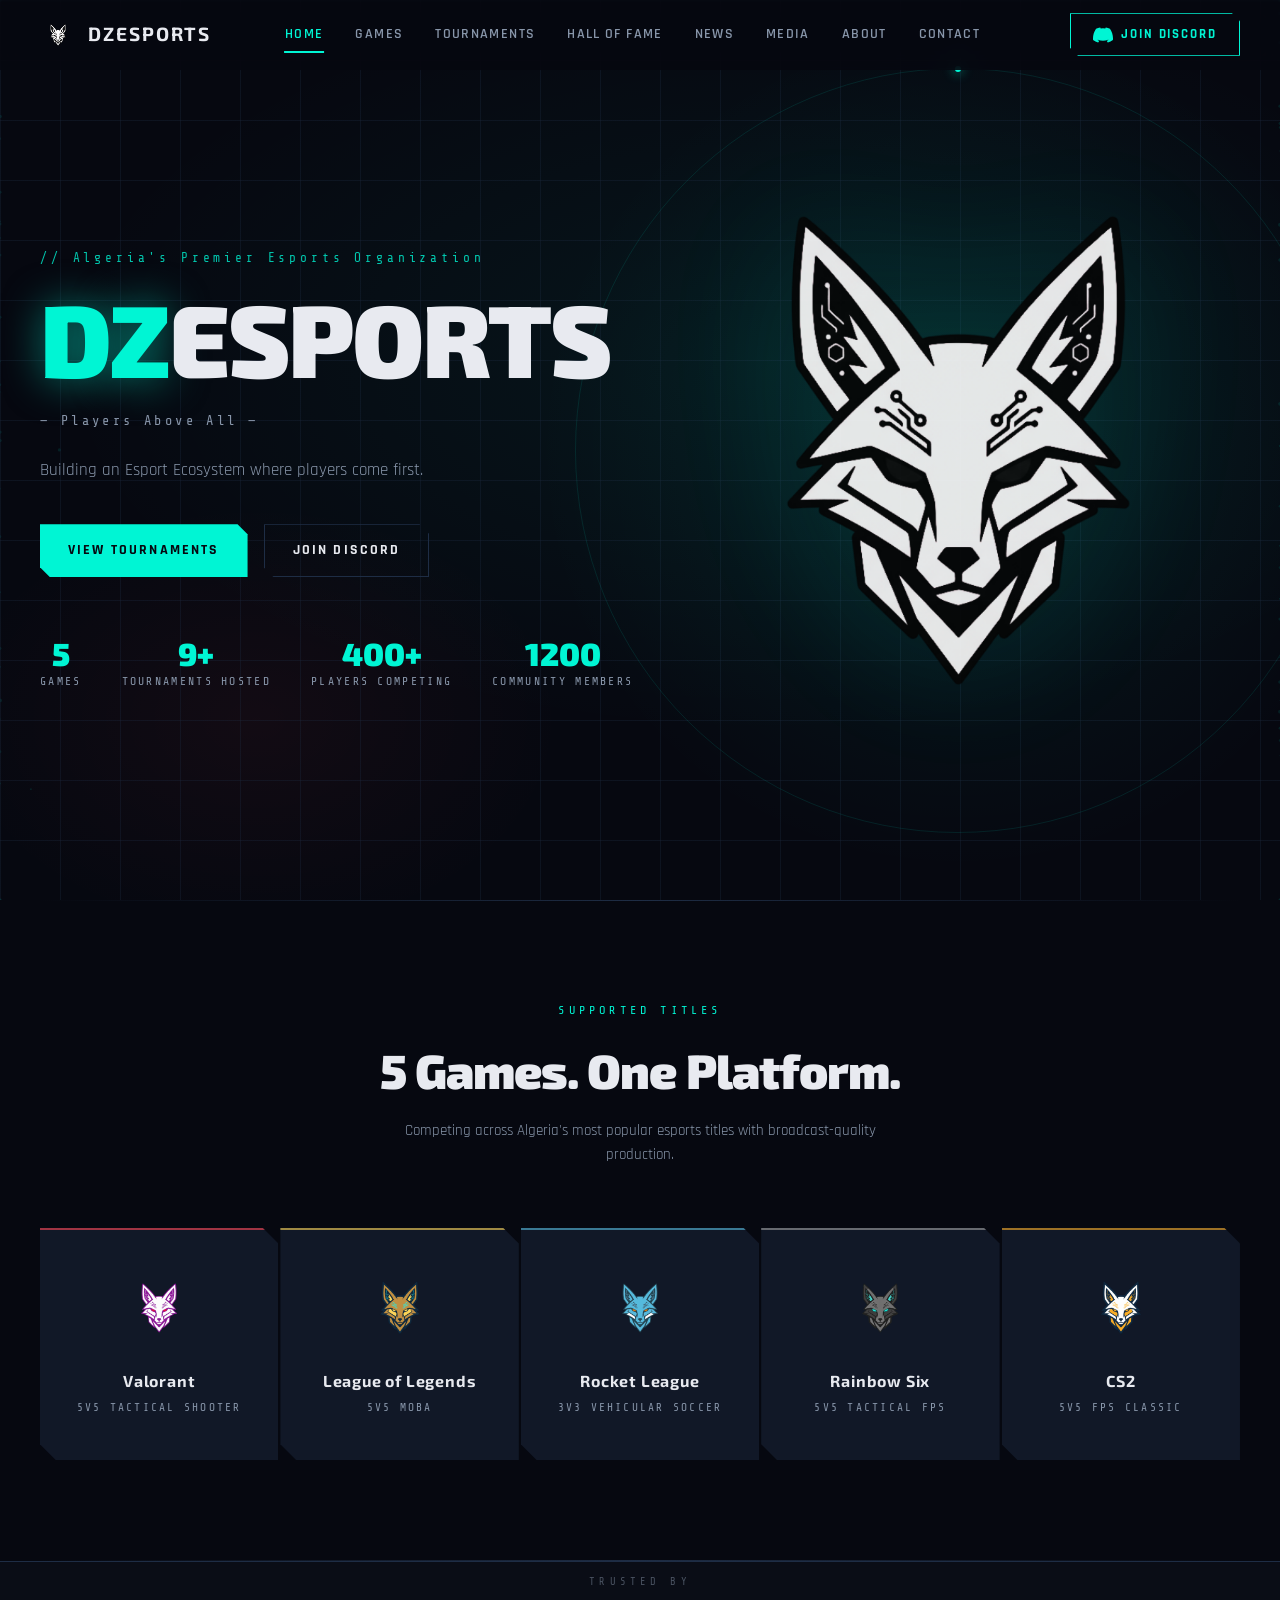
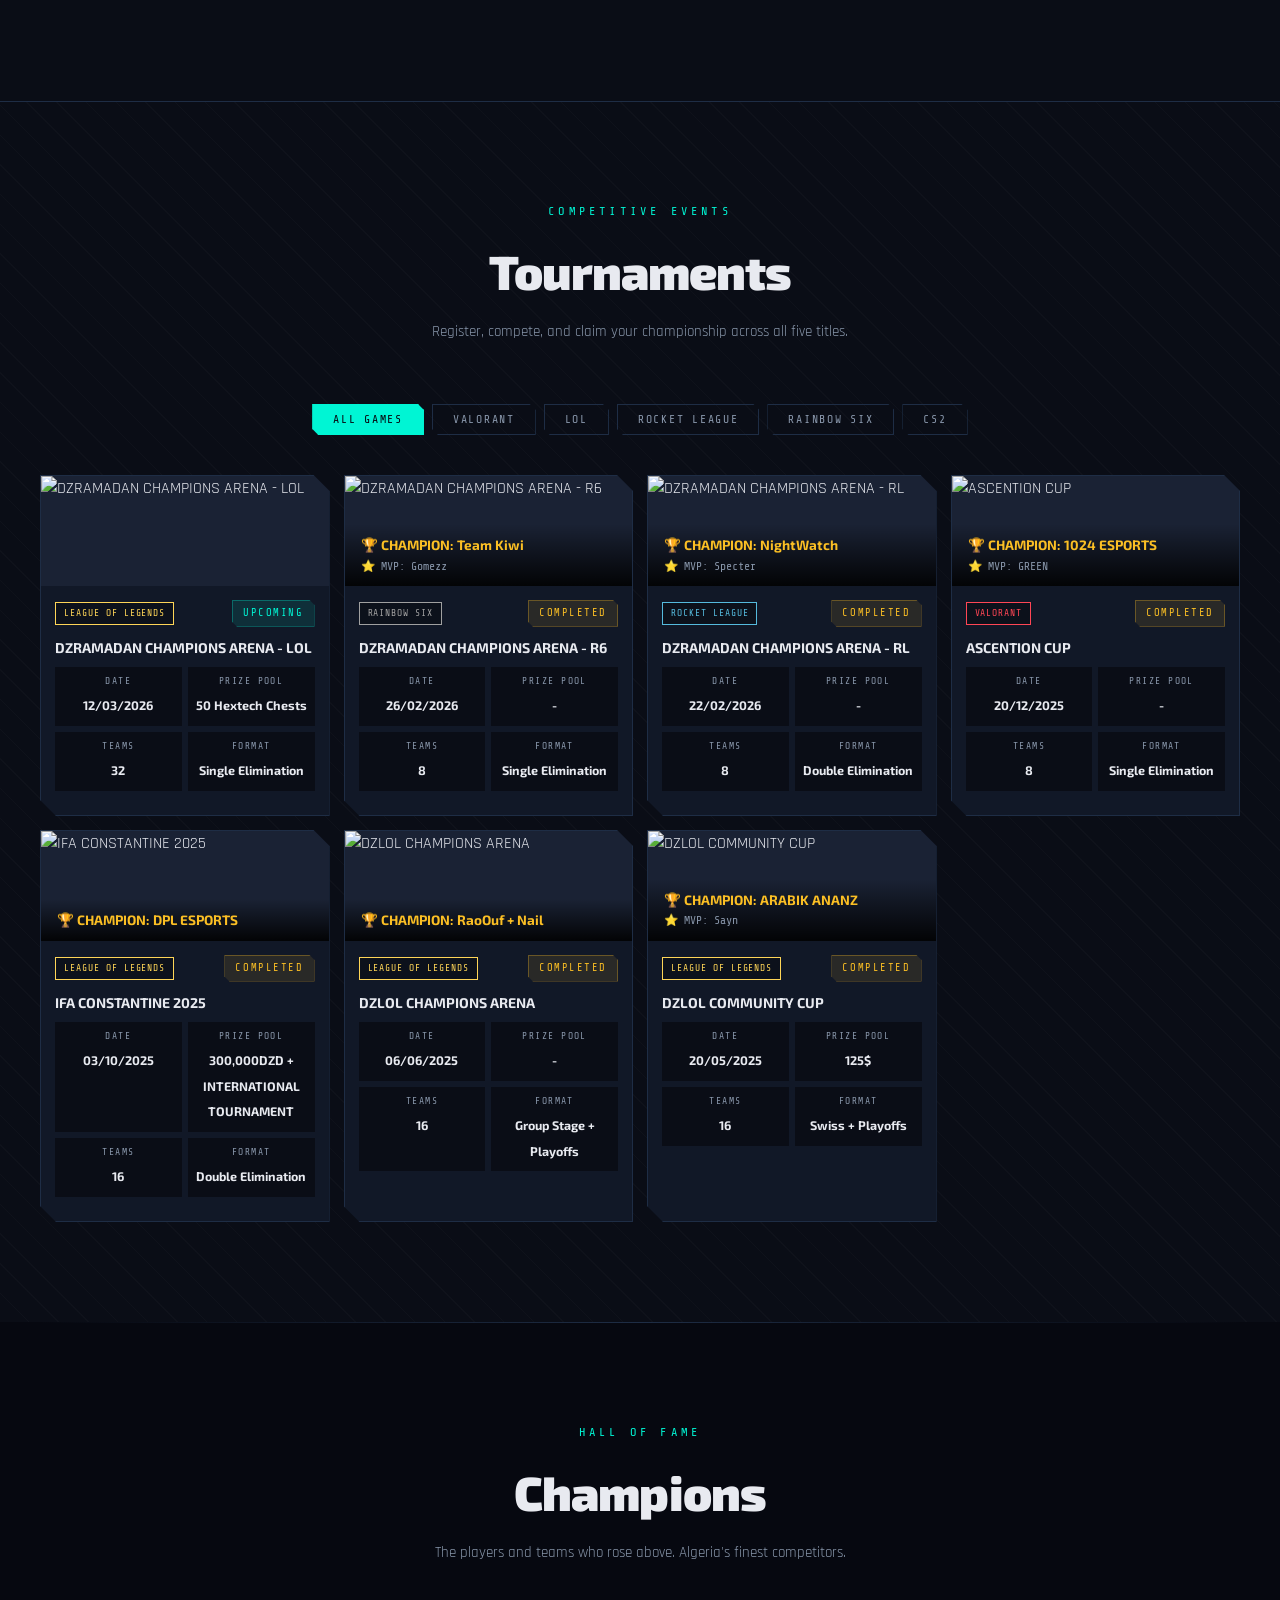
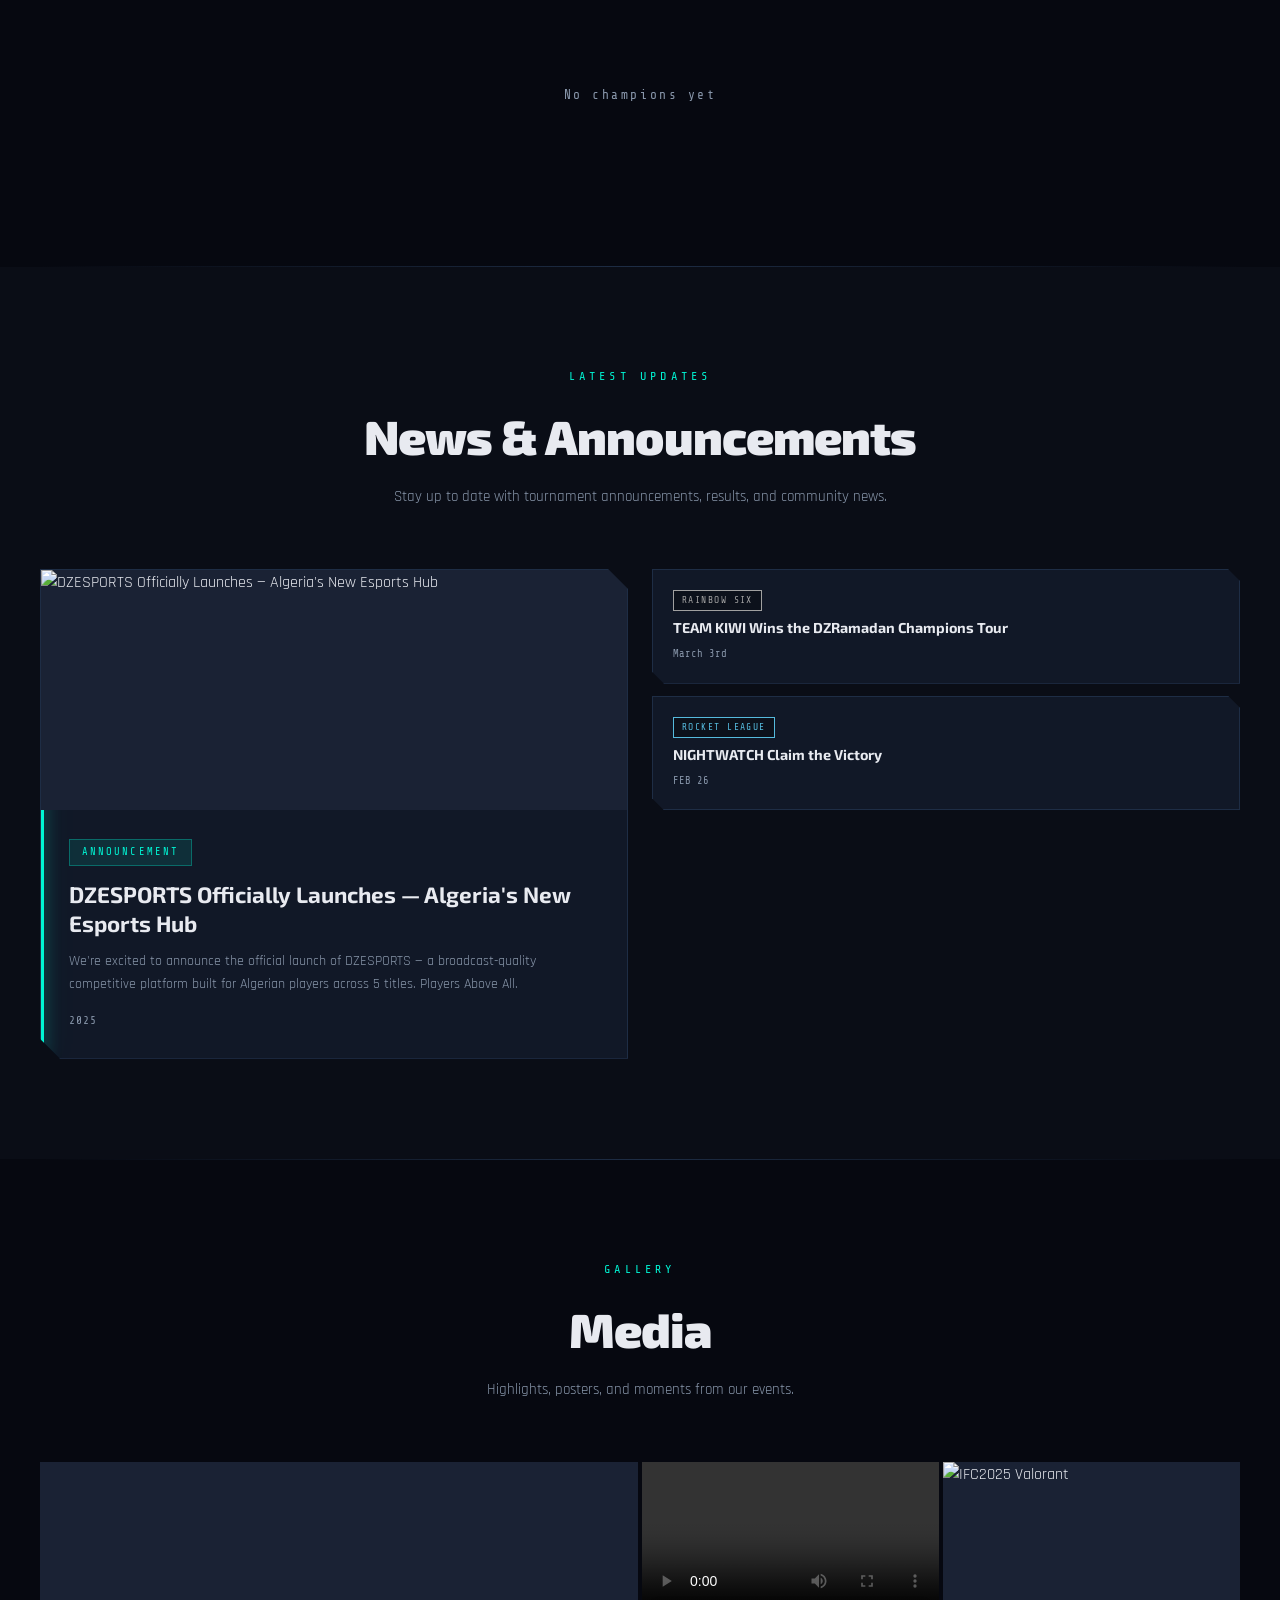
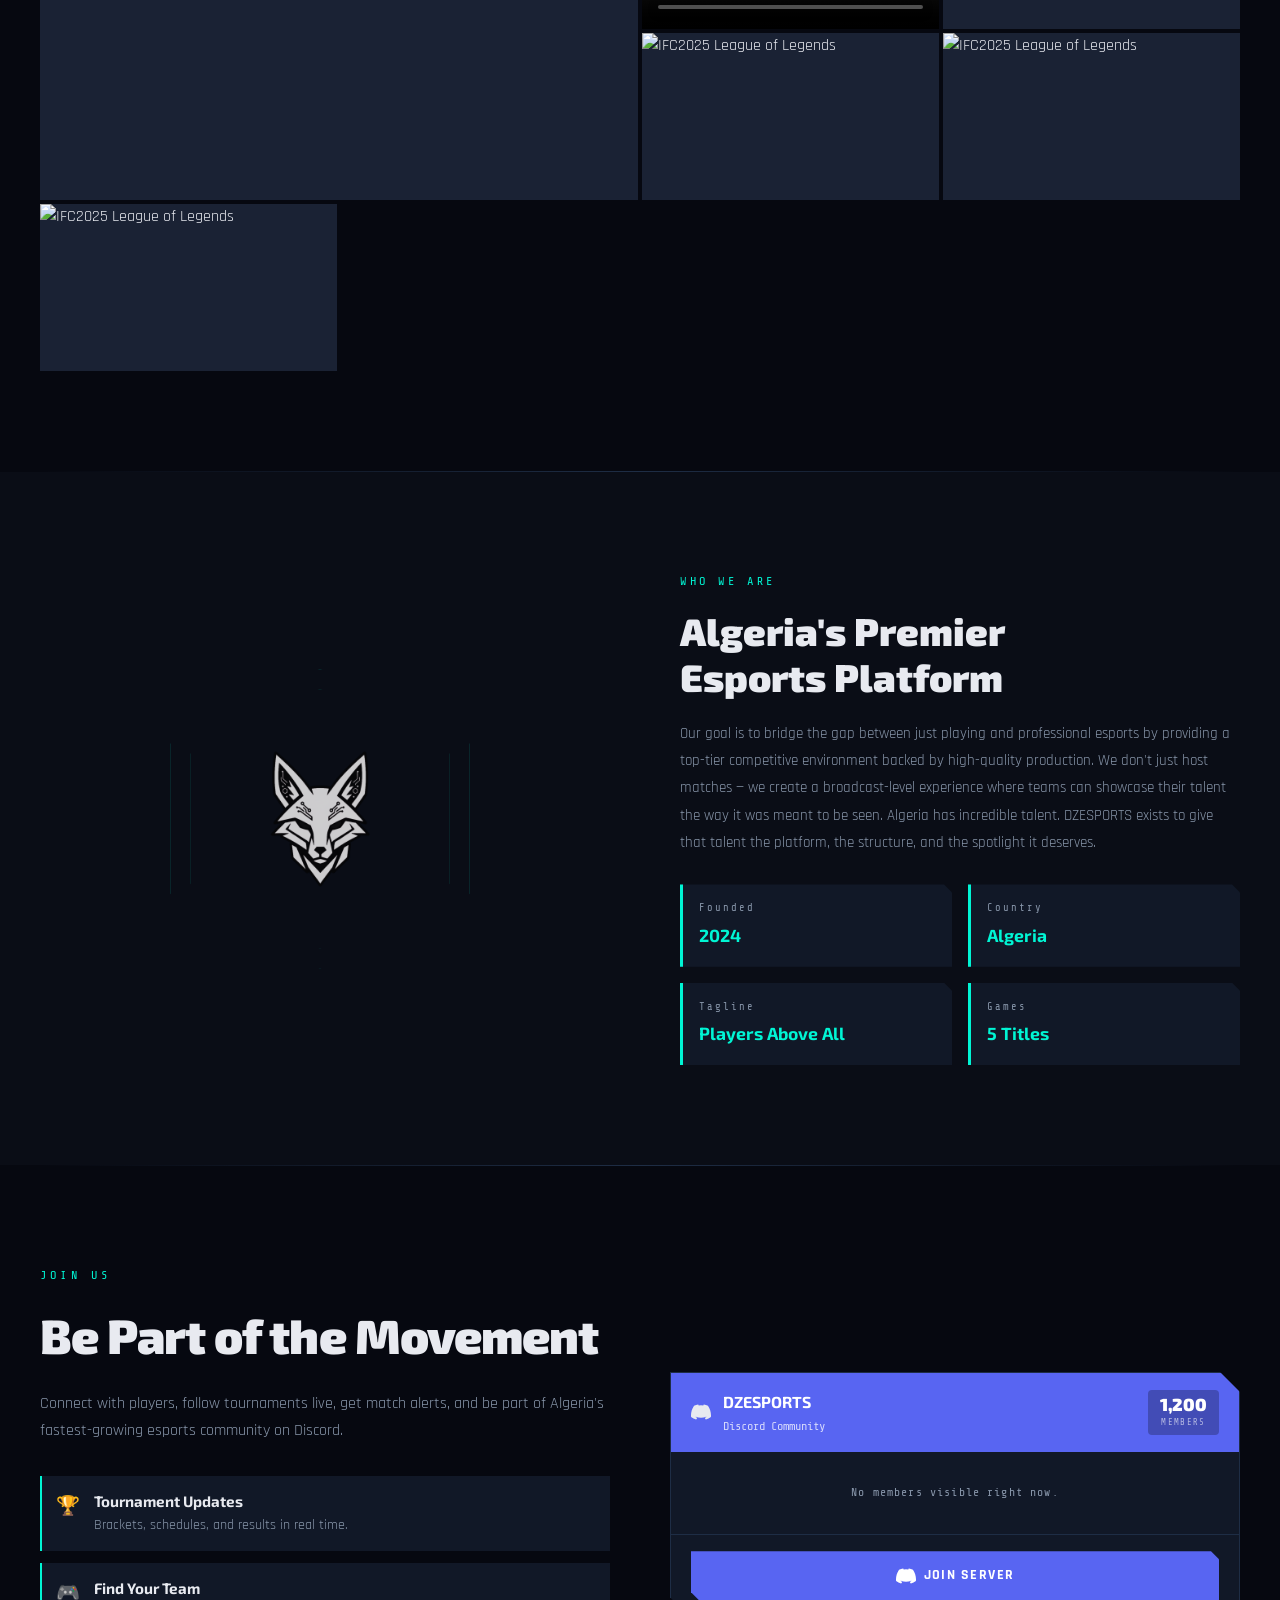
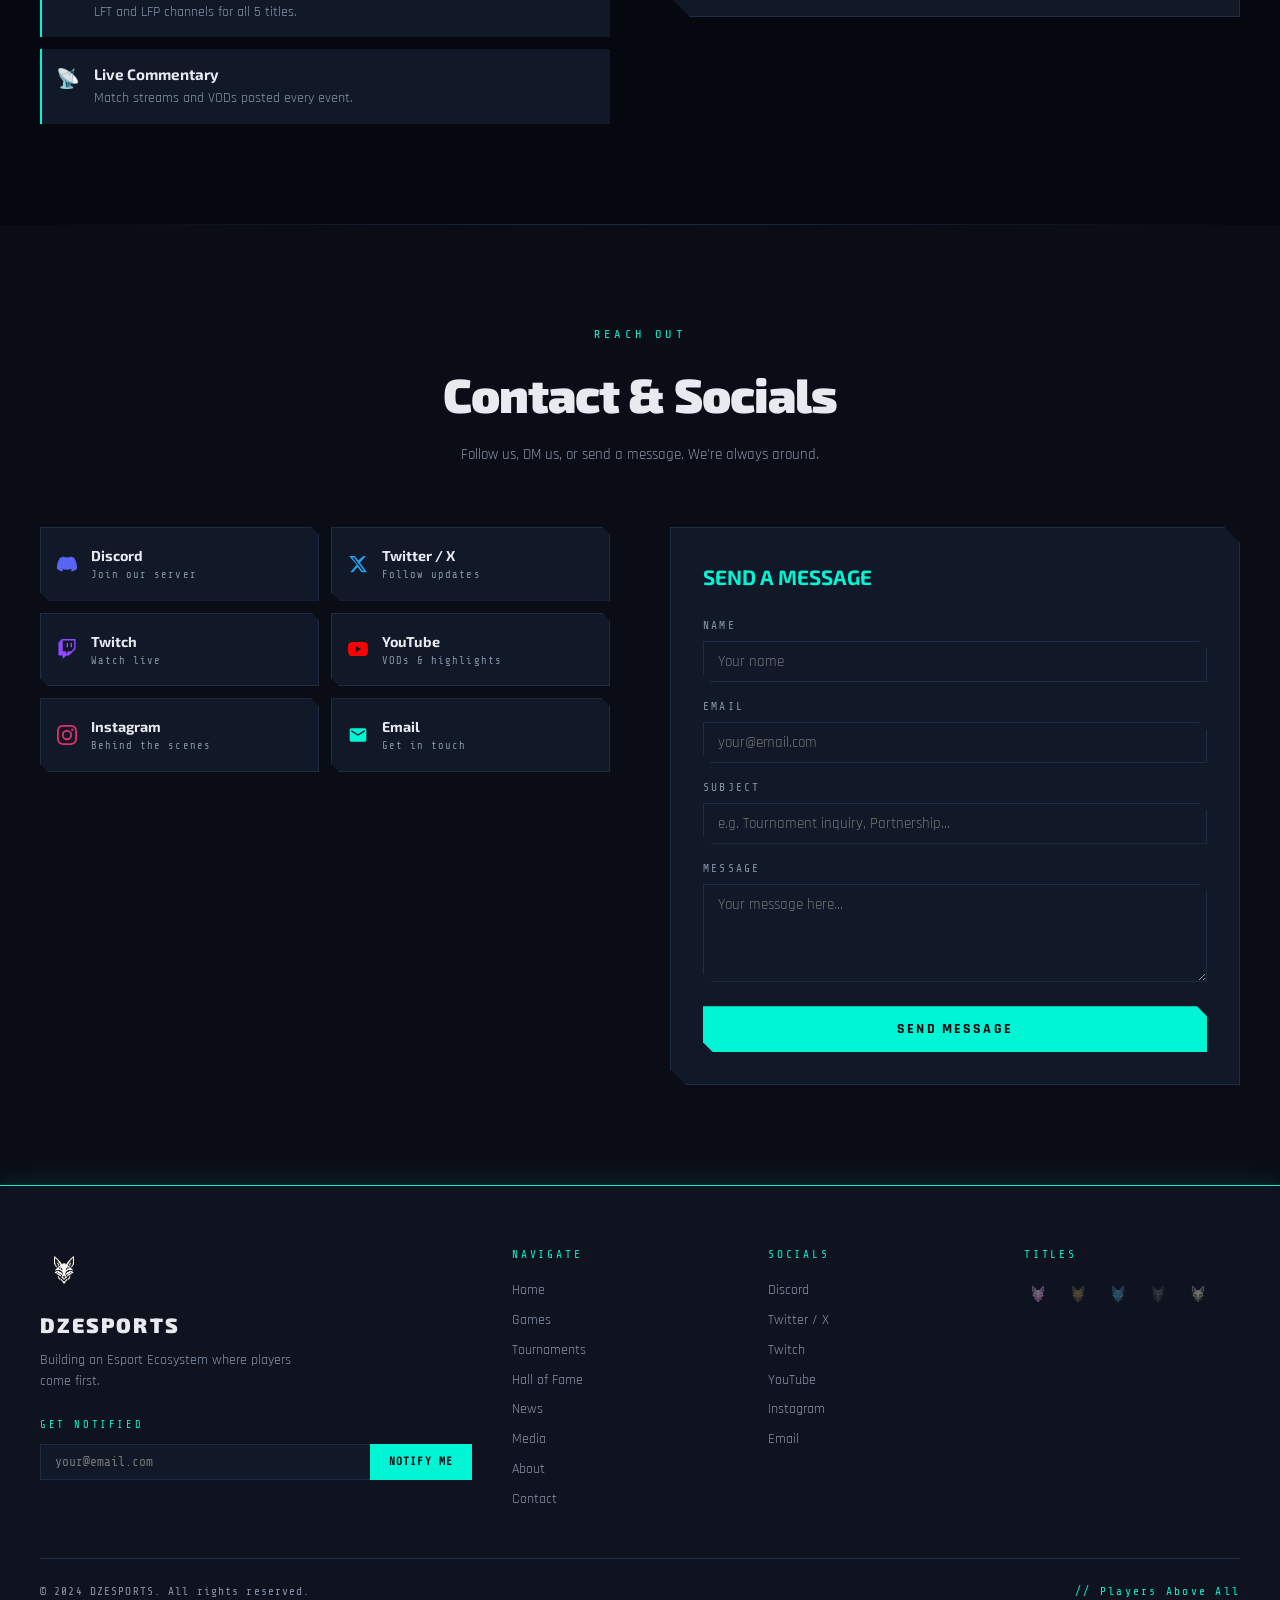
==== index.html @ 93780097 "Add files via upload" ====
<!DOCTYPE html>
<html lang="en">
<head>
  <meta charset="UTF-8">
  <meta name="viewport" content="width=device-width, initial-scale=1.0">
  <title>DZESPORTS — Players Above All</title>
  <meta name="description" content="Algeria's Premier Esports Organization — Building an Esport Ecosystem where players come first.">

  <!-- Open Graph / Twitter Card -->
  <meta property="og:type" content="website">
  <meta property="og:title" content="DZESPORTS — Players Above All">
  <meta property="og:description" content="Algeria's Premier Esports Organization — Building an Esport Ecosystem where players come first.">
  <meta property="og:image" content="">
  <meta property="og:url" content="">
  <meta name="twitter:card" content="summary_large_image">
  <meta name="twitter:title" content="DZESPORTS — Players Above All">
  <meta name="twitter:description" content="Algeria's Premier Esports Organization — Building an Esport Ecosystem where players come first.">
  <meta name="twitter:image" content="">

  <link rel="preconnect" href="https://fonts.googleapis.com">
  <link rel="preconnect" href="https://fonts.gstatic.com" crossorigin>
  <link href="https://fonts.googleapis.com/css2?family=Rajdhani:wght@400;500;600;700&family=Exo+2:wght@300;400;600;700;900&family=Share+Tech+Mono&display=swap" rel="stylesheet">
  <link rel="stylesheet" href="style.css">
</head>
<body>

  <!-- ── PAGE LOADER ── -->
  <div id="pageLoader">
    <div class="loader-brand">DZESPORTS</div>
    <div class="loader-bar-wrap"><div class="loader-bar"></div></div>
    <div class="loader-sub">LOADING</div>
  </div>

  <!-- ── BACK TO TOP ── -->
  <button id="backToTop" title="Back to top">↑</button>

  <!-- ── NAV ── -->
  <nav id="mainNav">
    <a href="#home" class="nav-logo">
      <img data-logo="main" alt="DZESPORTS Logo">
      <span id="navBrandName"></span>
    </a>
    <div class="nav-links">
      <a href="#home">Home</a>
      <a href="#games">Games</a>
      <a href="#tournaments">Tournaments</a>
      <a href="#champions">Hall of Fame</a>
      <a href="#news">News</a>
      <a href="#media">Media</a>
      <a href="#about">About</a>
      <a href="#contact">Contact</a>
    </div>
    <div class="nav-cta">
      <a href="#" data-social="discord">JOIN DISCORD</a>
    </div>
    <button class="hamburger" id="hamburger" aria-label="Menu">
      <span></span><span></span><span></span>
    </button>
  </nav>

  <!-- ── HERO ── -->
  <section id="home">
    <canvas id="heroParticles"></canvas>
    <div class="hero-bg"></div>
    <div class="hero-grid-lines"></div>
    <div class="hero-scanline"></div>
    <div class="hero-content">
      <div class="hero-eyebrow" id="heroEyebrow"></div>
      <h1 class="hero-title" id="heroTitle"></h1>
      <div class="hero-tagline" id="heroTagline"></div>
      <p class="hero-desc" id="heroDesc"></p>
      <div class="hero-ctas">
        <a href="#tournaments" class="btn-primary">VIEW TOURNAMENTS</a>
        <a href="#" data-social="discord" class="btn-secondary">JOIN DISCORD</a>
      </div>
      <div class="hero-stats" id="heroStats"></div>
    </div>
    <div class="hero-visual">
      <div class="hero-logo-wrap">
        <img data-logo="main" class="hero-logo-img" alt="DZESPORTS">
        <div class="hero-logo-ring"></div>
        <div class="hero-logo-glow"></div>
      </div>
    </div>
  </section>

  <div class="section-divider"></div>

  <!-- ── GAMES ── -->
  <section id="games">
    <div class="section-header reveal">
      <span class="section-tag">SUPPORTED TITLES</span>
      <h2 class="section-title">5 Games. One Platform.</h2>
      <p class="section-sub">Competing across Algeria's most popular esports titles with broadcast-quality production.</p>
    </div>
    <div class="games-grid">
      <div class="game-card reveal" data-game="valorant" style="--game-color:var(--val)">
        <div class="game-card-accent"></div>
        <img data-logo="valorant" class="game-card-logo" alt="Valorant">
        <div class="game-card-name">Valorant</div>
        <div class="game-card-genre">5v5 Tactical Shooter</div>
      </div>
      <div class="game-card reveal" data-game="lol" style="--game-color:var(--lol)">
        <div class="game-card-accent"></div>
        <img data-logo="lol" class="game-card-logo" alt="League of Legends">
        <div class="game-card-name">League of Legends</div>
        <div class="game-card-genre">5v5 MOBA</div>
      </div>
      <div class="game-card reveal" data-game="rocketleague" style="--game-color:var(--rl)">
        <div class="game-card-accent"></div>
        <img data-logo="rocketleague" class="game-card-logo" alt="Rocket League">
        <div class="game-card-name">Rocket League</div>
        <div class="game-card-genre">3v3 Vehicular Soccer</div>
      </div>
      <div class="game-card reveal" data-game="r6" style="--game-color:var(--r6)">
        <div class="game-card-accent"></div>
        <img data-logo="r6" class="game-card-logo" alt="Rainbow Six Siege">
        <div class="game-card-name">Rainbow Six</div>
        <div class="game-card-genre">5v5 Tactical FPS</div>
      </div>
      <div class="game-card reveal" data-game="cs2" style="--game-color:var(--cs)">
        <div class="game-card-accent"></div>
        <img data-logo="cs2" class="game-card-logo" alt="CS2">
        <div class="game-card-name">CS2</div>
        <div class="game-card-genre">5v5 FPS Classic</div>
      </div>
    </div>
  </section>

  <div class="section-divider"></div>

  <!-- ── PARTNERS ── -->
  <section id="partners">
    <div id="partnersContainer"></div>
  </section>

  <!-- ── TOURNAMENTS ── -->
  <section id="tournaments">
    <div class="section-header reveal">
      <span class="section-tag">COMPETITIVE EVENTS</span>
      <h2 class="section-title">Tournaments</h2>
      <p class="section-sub">Register, compete, and claim your championship across all five titles.</p>
    </div>
    <div class="tour-filter">
      <button class="filter-btn active" data-filter="all">All Games</button>
      <button class="filter-btn" data-filter="valorant">Valorant</button>
      <button class="filter-btn" data-filter="lol">LoL</button>
      <button class="filter-btn" data-filter="rocketleague">Rocket League</button>
      <button class="filter-btn" data-filter="r6">Rainbow Six</button>
      <button class="filter-btn" data-filter="cs2">CS2</button>
    </div>
    <div id="tourGrid"></div>
  </section>

  <div class="section-divider"></div>

  <!-- ── CHAMPIONS ── -->
  <section id="champions">
    <div class="section-header reveal">
      <span class="section-tag">HALL OF FAME</span>
      <h2 class="section-title">Champions</h2>
      <p class="section-sub">The players and teams who rose above. Algeria's finest competitors.</p>
    </div>
    <div id="championsGrid"></div>
  </section>

  <div class="section-divider"></div>

  <!-- ── NEWS ── -->
  <section id="news">
    <div class="section-header reveal">
      <span class="section-tag">LATEST UPDATES</span>
      <h2 class="section-title">News &amp; Announcements</h2>
      <p class="section-sub">Stay up to date with tournament announcements, results, and community news.</p>
    </div>
    <div id="newsGrid"></div>
  </section>

  <div class="section-divider"></div>

  <!-- ── MEDIA ── -->
  <section id="media">
    <div class="section-header reveal">
      <span class="section-tag">GALLERY</span>
      <h2 class="section-title">Media</h2>
      <p class="section-sub">Highlights, posters, and moments from our events.</p>
    </div>
    <div id="mediaGrid"></div>
  </section>

  <div class="section-divider"></div>

  <!-- ── ABOUT ── -->
  <section id="about">
    <div class="about-grid">
      <div class="about-visual reveal">
        <div class="about-logo-wrap">
          <div class="about-hex"></div>
          <div class="about-hex2"></div>
          <img data-logo="main" alt="DZESPORTS">
        </div>
      </div>
      <div class="about-text-col reveal">
        <span class="about-tag">WHO WE ARE</span>
        <h2 class="about-title">Algeria's Premier<br>Esports Platform</h2>
        <p class="about-text" id="aboutText"></p>
        <div class="about-facts">
          <div class="about-fact">
            <span class="about-fact-label">Founded</span>
            <span class="about-fact-value" id="aboutFounded"></span>
          </div>
          <div class="about-fact">
            <span class="about-fact-label">Country</span>
            <span class="about-fact-value" id="aboutCountry"></span>
          </div>
          <div class="about-fact">
            <span class="about-fact-label">Tagline</span>
            <span class="about-fact-value" id="aboutTagline"></span>
          </div>
          <div class="about-fact">
            <span class="about-fact-label">Games</span>
            <span class="about-fact-value">5 Titles</span>
          </div>
        </div>
      </div>
    </div>
  </section>

  <div class="section-divider"></div>

  <!-- ── COMMUNITY ── -->
  <section id="community">
    <div class="community-grid">
      <div class="community-text reveal">
        <span class="section-tag">JOIN US</span>
        <h2 class="section-title">Be Part of the Movement</h2>
        <p class="community-desc">Connect with players, follow tournaments live, get match alerts, and be part of Algeria's fastest-growing esports community on Discord.</p>
        <div class="community-perks">
          <div class="perk-item">
            <span class="perk-icon">🏆</span>
            <div class="perk-text"><strong>Tournament Updates</strong>Brackets, schedules, and results in real time.</div>
          </div>
          <div class="perk-item">
            <span class="perk-icon">🎮</span>
            <div class="perk-text"><strong>Find Your Team</strong>LFT and LFP channels for all 5 titles.</div>
          </div>
          <div class="perk-item">
            <span class="perk-icon">📡</span>
            <div class="perk-text"><strong>Live Commentary</strong>Match streams and VODs posted every event.</div>
          </div>
        </div>
      </div>
      <div id="discordWidgetContainer" class="reveal"></div>
    </div>
  </section>

  <div class="section-divider"></div>

  <!-- ── CONTACT ── -->
  <section id="contact">
    <div class="section-header reveal">
      <span class="section-tag">REACH OUT</span>
      <h2 class="section-title">Contact &amp; Socials</h2>
      <p class="section-sub">Follow us, DM us, or send a message. We're always around.</p>
    </div>
    <div class="contact-grid">
      <div>
        <div class="social-cards" id="socialCards">
          <a href="#" data-social="discord" class="social-card" style="--social-color:#5865f2">
            <span class="social-icon"></span>
            <div><div class="social-card-name">Discord</div><div class="social-card-label">Join our server</div></div>
          </a>
          <a href="#" data-social="twitter" class="social-card" style="--social-color:#1da1f2">
            <span class="social-icon"></span>
            <div><div class="social-card-name">Twitter / X</div><div class="social-card-label">Follow updates</div></div>
          </a>
          <a href="#" data-social="twitch" class="social-card" style="--social-color:#9147ff">
            <span class="social-icon"></span>
            <div><div class="social-card-name">Twitch</div><div class="social-card-label">Watch live</div></div>
          </a>
          <a href="#" data-social="youtube" class="social-card" style="--social-color:#ff0000">
            <span class="social-icon"></span>
            <div><div class="social-card-name">YouTube</div><div class="social-card-label">VODs & highlights</div></div>
          </a>
          <a href="#" data-social="instagram" class="social-card" style="--social-color:#e1306c">
            <span class="social-icon"></span>
            <div><div class="social-card-name">Instagram</div><div class="social-card-label">Behind the scenes</div></div>
          </a>
          <a href="#" data-social="email" class="social-card" style="--social-color:#00f5d4">
            <span class="social-icon"></span>
            <div><div class="social-card-name">Email</div><div class="social-card-label">Get in touch</div></div>
          </a>
        </div>
      </div>
      <div class="contact-form reveal">
        <div class="contact-form-title">SEND A MESSAGE</div>
        <form id="contactForm" novalidate>
          <div class="form-group">
            <label class="form-label">Name</label>
            <input type="text" name="name" class="form-input" placeholder="Your name" required>
          </div>
          <div class="form-group">
            <label class="form-label">Email</label>
            <input type="email" name="email" class="form-input" placeholder="your@email.com" required>
          </div>
          <div class="form-group">
            <label class="form-label">Subject</label>
            <input type="text" name="subject" class="form-input" placeholder="e.g. Tournament inquiry, Partnership...">
          </div>
          <div class="form-group">
            <label class="form-label">Message</label>
            <textarea name="message" class="form-input" rows="4" placeholder="Your message here..." required></textarea>
          </div>
          <button type="submit" class="btn-primary" style="width:100%;justify-content:center">SEND MESSAGE</button>
          <div id="formSuccess" class="form-success">✓ Message received — we'll get back to you soon.</div>
        </form>
      </div>
    </div>
  </section>

  <!-- ── FOOTER ── -->
  <footer>
    <div class="footer-top">
      <div class="footer-brand">
        <img data-logo="main" alt="DZESPORTS Logo">
        <div class="footer-brand-name" id="footerBrandName"></div>
        <p class="footer-brand-desc" id="footerBrandDesc"></p>
        <!-- Newsletter -->
        <div class="footer-newsletter">
          <span class="footer-newsletter-label">GET NOTIFIED</span>
          <form id="newsletterForm">
            <div class="newsletter-row">
              <input type="email" class="newsletter-input" placeholder="your@email.com" required>
              <button type="submit" class="newsletter-btn">NOTIFY ME</button>
            </div>
          </form>
          <div class="newsletter-success" id="newsletterMsg">✓ You're on the list</div>
        </div>
      </div>
      <div>
        <div class="footer-col-title">NAVIGATE</div>
        <div class="footer-links">
          <a href="#home">Home</a>
          <a href="#games">Games</a>
          <a href="#tournaments">Tournaments</a>
          <a href="#champions">Hall of Fame</a>
          <a href="#news">News</a>
          <a href="#media">Media</a>
          <a href="#about">About</a>
          <a href="#contact">Contact</a>
        </div>
      </div>
      <div>
        <div class="footer-col-title">SOCIALS</div>
        <div class="footer-links">
          <a href="#" data-social="discord">Discord</a>
          <a href="#" data-social="twitter">Twitter / X</a>
          <a href="#" data-social="twitch">Twitch</a>
          <a href="#" data-social="youtube">YouTube</a>
          <a href="#" data-social="instagram">Instagram</a>
          <a href="#" data-social="email">Email</a>
        </div>
      </div>
      <div>
        <div class="footer-col-title">TITLES</div>
        <div class="footer-game-logos">
          <a href="#tournaments"><img data-logo="valorant" class="footer-game-logo" alt="Valorant"></a>
          <a href="#tournaments"><img data-logo="lol" class="footer-game-logo" alt="LoL"></a>
          <a href="#tournaments"><img data-logo="rocketleague" class="footer-game-logo" alt="Rocket League"></a>
          <a href="#tournaments"><img data-logo="r6" class="footer-game-logo" alt="R6"></a>
          <a href="#tournaments"><img data-logo="cs2" class="footer-game-logo" alt="CS2"></a>
        </div>
      </div>
    </div>
    <div class="footer-bottom">
      <div class="footer-copy" id="footerCopy"></div>
      <div class="footer-tagline" id="footerTagline"></div>
    </div>
  </footer>

  <!-- ── MOBILE NAV OVERLAY ── -->
  <div id="mobileNavOverlay">
    <a href="#home">Home</a>
    <a href="#games">Games</a>
    <a href="#tournaments">Tournaments</a>
    <a href="#champions">Hall of Fame</a>
    <a href="#news">News</a>
    <a href="#media">Media</a>
    <a href="#about">About</a>
    <a href="#contact">Contact</a>
    <a href="#" data-social="discord" class="mobile-discord-link">Join Discord</a>
  </div>

  <script src="main.js"></script>
</body>
</html>
---- style.css ----
/* ══════════════════════════════════════════════
   DZESPORTS — style.css
   All colors via CSS variables from injectCSSVars()
   ══════════════════════════════════════════════ */

/* ── RESET & BASE ── */
*, *::before, *::after { box-sizing: border-box; margin: 0; padding: 0; }
html { scroll-behavior: smooth; font-size: 16px; }
body {
  background: var(--bg);
  color: var(--text);
  font-family: var(--font-ui);
  line-height: 1.6;
  overflow-x: hidden;
  min-height: 100vh;
}
img { display: block; max-width: 100%; }
a { color: inherit; text-decoration: none; }
button { cursor: pointer; font-family: var(--font-ui); }
input, select, textarea { font-family: var(--font-ui); }

/* ── CSS VARIABLE DEFAULTS (overridden by injectCSSVars) ── */
:root {
  --bg: #060810; --bg2: #0a0d16; --bg3: #0f1320;
  --surface: #111827; --surface2: #1a2234; --border: #1e2d45;
  --text: #e8eaf0; --text-dim: #8896aa; --cyan: #00f5d4; --white: #ffffff;
  --val: #ff4655; --lol: #fed557; --rl: #55badd; --r6: #a0a0a0; --cs: #fbac26;
  --font-display: 'Exo 2', sans-serif;
  --font-ui: 'Rajdhani', sans-serif;
  --font-mono: 'Share Tech Mono', monospace;
}

/* Scroll margin for fixed nav */
section[id] { scroll-margin-top: 80px; }

/* ── SCROLLBAR ── */
::-webkit-scrollbar { width: 4px; }
::-webkit-scrollbar-track { background: var(--bg2); }
::-webkit-scrollbar-thumb { background: var(--cyan); border-radius: 2px; }

/* ── ANIMATIONS ── */
@keyframes fadeUp { from { opacity: 0; transform: translateY(20px); } to { opacity: 1; transform: translateY(0); } }
@keyframes heroLogoIn { from { opacity: 0; transform: scale(0.8); } to { opacity: .9; transform: scale(1); } }
@keyframes floatLogo { 0%,100% { transform: translateY(0); } 50% { transform: translateY(-16px); } }
@keyframes rotateSlow { from { transform: rotate(0deg); } to { transform: rotate(360deg); } }
@keyframes pulse { 0%,100% { opacity: 1; } 50% { opacity: .5; } }
@keyframes shake {
  0%,100% { transform: translateX(0); }
  20% { transform: translateX(-8px); } 40% { transform: translateX(8px); }
  60% { transform: translateX(-8px); } 80% { transform: translateX(8px); }
}
@keyframes staggerFadeUp { from { opacity: 0; transform: translateY(20px); } to { opacity: 1; transform: translateY(0); } }
@keyframes scanline { 0% { transform: translateY(-100%); } 100% { transform: translateY(100vh); } }
@keyframes borderGlow { 0%,100% { box-shadow: 0 0 10px rgba(0,245,212,.3); } 50% { box-shadow: 0 0 30px rgba(0,245,212,.7), 0 0 60px rgba(0,245,212,.3); } }
@keyframes partnersScroll { from { transform: translateX(0); } to { transform: translateX(-33.333%); } }
@keyframes shimmer {
  0% { background-position: -200% center; }
  100% { background-position: 200% center; }
}
@keyframes progressBar { from { width: 0; } to { width: 60%; } }
@keyframes loaderFadeOut { from { opacity: 1; } to { opacity: 0; } }

/* ── SCROLL REVEAL ── */
.reveal { opacity: 0; transform: translateY(30px); transition: opacity .6s ease, transform .6s ease; }
.reveal.visible { opacity: 1; transform: translateY(0); }

/* ── SECTION DIVIDER ── */
.section-divider { height: 1px; background: linear-gradient(to right, transparent, var(--border), transparent); margin: 0 40px; }

/* ── EMPTY STATE ── */
.empty-state {
  padding: 60px; text-align: center;
  font-family: var(--font-mono); font-size: .8rem;
  color: var(--text-dim); letter-spacing: .2em;
}

/* ── BUTTONS ── */
.btn-primary {
  display: inline-flex; align-items: center; gap: 8px;
  background: var(--cyan); color: var(--bg);
  padding: 14px 28px; font-weight: 700; font-size: .9rem; letter-spacing: .15em; text-transform: uppercase;
  border: none; clip-path: polygon(0 0, calc(100% - 10px) 0, 100% 10px, 100% 100%, 10px 100%, 0 calc(100% - 10px));
  transition: all .25s ease; font-family: var(--font-ui);
}
.btn-primary:hover { background: var(--white); transform: translateY(-2px); box-shadow: 0 0 30px rgba(0,245,212,.5); }
.btn-secondary {
  display: inline-flex; align-items: center; gap: 8px;
  background: transparent; color: var(--text);
  padding: 14px 28px; font-weight: 700; font-size: .9rem; letter-spacing: .15em; text-transform: uppercase;
  border: 1px solid var(--border); clip-path: polygon(0 0, calc(100% - 10px) 0, 100% 10px, 100% 100%, 10px 100%, 0 calc(100% - 10px));
  transition: all .25s ease; font-family: var(--font-ui);
}
.btn-secondary:hover { border-color: var(--cyan); color: var(--cyan); transform: translateY(-2px); }

/* ── FORM INPUTS ── */
.form-input {
  width: 100%; background: var(--surface); border: 1px solid var(--border); color: var(--text);
  padding: 10px 14px; outline: none; font-family: var(--font-ui); font-size: .95rem;
  clip-path: polygon(0 0, calc(100% - 8px) 0, 100% 8px, 100% 100%, 8px 100%, 0 calc(100% - 8px));
  transition: border-color .2s ease;
}
.form-input:focus { border-color: var(--cyan); }
select.form-input option { background: #0a0d16; color: #e8eaf0; }
textarea.form-input { resize: vertical; min-height: 80px; }

/* ── SECTION LAYOUT ── */
section { padding: 100px 40px; }
.section-header { text-align: center; margin-bottom: 60px; }
.section-tag { font-family: var(--font-mono); font-size: .75rem; color: var(--cyan); letter-spacing: .35em; text-transform: uppercase; margin-bottom: 12px; display: block; }
.section-title { font-family: var(--font-display); font-size: clamp(2rem, 4vw, 3rem); font-weight: 900; letter-spacing: -.02em; }
.section-sub { font-size: .95rem; color: var(--text-dim); margin-top: 10px; max-width: 500px; margin-left: auto; margin-right: auto; }

/* ── PAGE LOADER ── */
#pageLoader {
  position: fixed; inset: 0; z-index: 99999;
  background: var(--bg); display: flex; flex-direction: column;
  align-items: center; justify-content: center; gap: 24px;
  transition: opacity .4s ease;
}
#pageLoader.fade-out { opacity: 0; pointer-events: none; }
.loader-brand {
  font-family: var(--font-display); font-size: 2.5rem; font-weight: 900;
  letter-spacing: .15em; color: var(--cyan);
  text-shadow: 0 0 40px rgba(0,245,212,.4);
}
.loader-bar-wrap {
  width: 200px; height: 2px; background: var(--border);
}
.loader-bar {
  height: 100%; background: var(--cyan);
  box-shadow: 0 0 10px var(--cyan);
  animation: progressBar .8s ease forwards;
}
.loader-sub { font-family: var(--font-mono); font-size: .7rem; color: var(--text-dim); letter-spacing: .3em; }

/* ── NAV ── */
nav {
  position: fixed; top: 0; left: 0; right: 0; z-index: 1000; height: 70px;
  display: flex; align-items: center; justify-content: space-between; padding: 0 40px;
  background: rgba(6,8,16,.85); backdrop-filter: blur(12px);
  border-bottom: 1px solid transparent; transition: all .3s ease;
}
nav.scrolled { background: rgba(6,8,16,.98); border-bottom-color: rgba(0,245,212,.3); }
.nav-logo { display: flex; align-items: center; gap: 12px; font-family: var(--font-display); font-weight: 700; font-size: 1.2rem; letter-spacing: .1em; }
.nav-logo img { height: 36px; width: auto; object-fit: contain; }
.nav-links { display: flex; align-items: center; gap: 4px; }
.nav-links a {
  padding: 8px 14px; font-size: .85rem; font-weight: 600; letter-spacing: .1em; text-transform: uppercase;
  color: var(--text-dim); transition: color .2s ease; position: relative; font-family: var(--font-ui);
}
.nav-links a::after { content: ''; position: absolute; bottom: 0; left: 50%; transform: translateX(-50%); width: 0; height: 2px; background: var(--cyan); transition: width .2s ease; }
.nav-links a:hover, .nav-links a.active { color: var(--cyan); }
.nav-links a:hover::after, .nav-links a.active::after { width: 60%; }
.nav-cta { margin-left: 16px; }
.nav-cta a {
  padding: 10px 22px; background: transparent; border: 1px solid var(--cyan); color: var(--cyan);
  font-size: .8rem; font-weight: 700; letter-spacing: .15em; text-transform: uppercase;
  clip-path: polygon(0 0, calc(100% - 8px) 0, 100% 8px, 100% 100%, 8px 100%, 0 calc(100% - 8px));
  transition: all .2s ease; display: inline-flex; align-items: center; gap: 8px; font-family: var(--font-ui);
}
.nav-cta a:hover { background: var(--cyan); color: var(--bg); }
.hamburger { display: none; flex-direction: column; gap: 5px; padding: 8px; background: none; border: none; }
.hamburger span { display: block; width: 24px; height: 2px; background: var(--text); transition: all .3s ease; }
.hamburger.open span:nth-child(1) { transform: translateY(7px) rotate(45deg); }
.hamburger.open span:nth-child(2) { opacity: 0; }
.hamburger.open span:nth-child(3) { transform: translateY(-7px) rotate(-45deg); }

/* ── MOBILE NAV OVERLAY ── */
#mobileNavOverlay {
  position: fixed; inset: 0; z-index: 999; background: rgba(6,8,16,.98);
  display: none; flex-direction: column; align-items: center; justify-content: center; gap: 8px; padding: 80px 40px;
}
#mobileNavOverlay.open { display: flex; }
#mobileNavOverlay a {
  font-family: var(--font-display); font-size: 1.8rem; font-weight: 700; letter-spacing: .1em;
  text-transform: uppercase; color: var(--text-dim); padding: 12px 24px;
  transition: color .2s ease; opacity: 0; animation: staggerFadeUp .4s ease forwards;
}
#mobileNavOverlay a:hover, #mobileNavOverlay a.active { color: var(--cyan); }
#mobileNavOverlay .mobile-discord-link { color: var(--cyan); font-size: 1.2rem; margin-top: 16px; }

/* ── BACK TO TOP ── */
#backToTop {
  position: fixed; bottom: 30px; left: 30px; z-index: 500;
  background: var(--surface); border: 1px solid var(--cyan); color: var(--cyan);
  width: 44px; height: 44px; display: flex; align-items: center; justify-content: center;
  clip-path: polygon(0 0, calc(100% - 8px) 0, 100% 8px, 100% 100%, 8px 100%, 0 calc(100% - 8px));
  font-size: 1.1rem; cursor: pointer; font-family: var(--font-mono);
  opacity: 0; pointer-events: none; transition: opacity .3s ease, transform .2s ease;
}
#backToTop.visible { opacity: 1; pointer-events: auto; }
#backToTop:hover { background: var(--cyan); color: var(--bg); transform: translateY(-2px); }

/* ── HERO ── */
#home {
  min-height: 100vh; display: flex; align-items: center; position: relative; overflow: hidden;
  padding: 120px 40px 80px; gap: 40px;
}
#heroParticles {
  position: absolute; inset: 0; z-index: 0; width: 100%; height: 100%; pointer-events: none;
}
.hero-bg {
  position: absolute; inset: 0; z-index: 0;
  background: radial-gradient(ellipse 80% 60% at 60% 40%, rgba(0,245,212,.06) 0%, transparent 70%),
              radial-gradient(ellipse 40% 40% at 20% 80%, rgba(255,70,85,.05) 0%, transparent 60%);
}
.hero-grid-lines {
  position: absolute; inset: 0; z-index: 0;
  background-image: linear-gradient(rgba(30,45,69,.3) 1px, transparent 1px),
                    linear-gradient(90deg, rgba(30,45,69,.3) 1px, transparent 1px);
  background-size: 60px 60px;
}
.hero-scanline { position: absolute; inset: 0; z-index: 1; overflow: hidden; pointer-events: none; }
.hero-scanline::after {
  content: ''; position: absolute; left: 0; right: 0; height: 2px;
  background: linear-gradient(transparent, rgba(0,245,212,.1), transparent);
  animation: scanline 8s linear infinite;
}
.hero-content { position: relative; z-index: 2; flex: 1; max-width: 680px; }
.hero-eyebrow { font-family: var(--font-mono); font-size: .8rem; color: var(--cyan); letter-spacing: .3em; margin-bottom: 20px; opacity: .8; }
.hero-title { font-family: var(--font-display); font-size: clamp(3.5rem, 8vw, 7rem); font-weight: 900; line-height: .95; margin-bottom: 24px; letter-spacing: -.02em; }
.hero-title .dz { color: var(--cyan); text-shadow: 0 0 40px rgba(0,245,212,.5); }
.hero-title .es { color: var(--text); }
.hero-tagline { font-family: var(--font-mono); font-size: .85rem; color: var(--text-dim); letter-spacing: .25em; margin-bottom: 24px; }
.hero-desc { font-size: 1.05rem; color: var(--text-dim); max-width: 520px; line-height: 1.7; margin-bottom: 40px; }
.hero-ctas { display: flex; gap: 16px; flex-wrap: wrap; margin-bottom: 60px; }
.hero-stats { display: flex; gap: 40px; flex-wrap: wrap; }
.stat-item { text-align: center; }
.stat-num { font-family: var(--font-display); font-size: 2rem; font-weight: 900; color: var(--cyan); display: block; line-height: 1; }
.stat-label { font-size: .72rem; color: var(--text-dim); letter-spacing: .2em; text-transform: uppercase; font-family: var(--font-mono); margin-top: 4px; display: block; }
.hero-visual {
  position: absolute; z-index: 1;
  right: -60px; top: 0; bottom: 0;
  width: 55%; display: flex; align-items: center; justify-content: flex-end;
  pointer-events: none;
}
.hero-logo-wrap {
  position: relative;
  animation: floatLogo 4s ease-in-out infinite;
  /* square container sized to the logo height so ring centers perfectly */
  height: 85vh; max-height: 780px; min-height: 400px;
  aspect-ratio: 1 / 1;
  flex-shrink: 0;
  display: flex; align-items: center; justify-content: center;
}
.hero-logo-img {
  width: 100%; height: 100%;
  object-fit: contain;
  opacity: .18;
  animation: heroLogoIn .8s ease forwards;
  filter: drop-shadow(0 0 80px rgba(0,245,212,.12));
  position: relative; z-index: 1;
}
.hero-logo-ring {
  position: absolute; inset: 0;
  border-radius: 50%; border: 1px solid rgba(0,245,212,.1);
  animation: rotateSlow 20s linear infinite;
  z-index: 0;
}
.hero-logo-ring::after {
  content: ''; position: absolute; top: 0; left: 50%; transform: translate(-50%, -50%);
  width: 6px; height: 6px; background: var(--cyan); border-radius: 50%; box-shadow: 0 0 12px var(--cyan);
}
.hero-logo-glow {
  position: absolute; inset: -10%;
  border-radius: 50%;
  background: radial-gradient(circle, rgba(0,245,212,.08) 0%, transparent 65%);
  z-index: 0;
}

/* ── GAMES ── */
#games { padding: 100px 40px; }
.games-grid { display: grid; grid-template-columns: repeat(5, 1fr); gap: 2px; }
.game-card {
  position: relative; background: var(--surface); overflow: hidden; cursor: pointer;
  clip-path: polygon(0 0, calc(100% - 16px) 0, 100% 16px, 100% 100%, 16px 100%, 0 calc(100% - 16px));
  transition: all .3s ease; padding: 40px 24px; text-align: center;
  border-bottom: 3px solid transparent;
}
.game-card::before {
  content: ''; position: absolute; bottom: 0; left: 0; width: 3px; height: 0;
  background: var(--game-color); transition: height .3s ease;
}
.game-card:hover { transform: translateY(-4px); border-bottom-color: var(--game-color); background: var(--surface2); }
.game-card:hover::before { height: 100%; }
.game-card-logo { width: 80px; height: 80px; object-fit: contain; margin: 0 auto 20px; transition: transform .3s ease; }
.game-card:hover .game-card-logo { transform: scale(1.1); }
.game-card-name { font-family: var(--font-display); font-size: 1rem; font-weight: 700; letter-spacing: .05em; margin-bottom: 6px; color: var(--text); }
.game-card-genre { font-family: var(--font-mono); font-size: .7rem; color: var(--text-dim); letter-spacing: .2em; text-transform: uppercase; }
.game-card-accent { position: absolute; top: 0; left: 0; right: 0; height: 2px; background: var(--game-color); opacity: .6; }

/* ── PARTNERS BAND ── */
#partners { padding: 0; }
.partners-band {
  background: var(--bg2); border-top: 1px solid var(--border); border-bottom: 1px solid var(--border);
  position: relative;
}
.partners-header {
  text-align: center; padding: 12px 0 0;
  font-family: var(--font-mono); font-size: .65rem; letter-spacing: .4em;
  color: var(--text-dim); text-transform: uppercase; opacity: .5;
}
.partners-stage {
  position: relative; width: 100%; height: 110px; overflow: hidden;
}
/* fade edges */
.partners-stage::before,
.partners-stage::after {
  content: ''; position: absolute; top: 0; bottom: 0; width: 120px; z-index: 2; pointer-events: none;
}
.partners-stage::before { left: 0; background: linear-gradient(to right, var(--bg2), transparent); }
.partners-stage::after  { right: 0; background: linear-gradient(to left,  var(--bg2), transparent); }
.partner-item {
  display: inline-flex; align-items: center; justify-content: center;
  padding: 0 40px; height: 110px; position: absolute; top: 0;
  cursor: pointer; text-decoration: none; white-space: nowrap;
}
.partner-item::after {
  content: ''; position: absolute; bottom: 0; left: 15%; right: 15%; height: 2px;
  background: var(--partner-color, var(--cyan)); transform: scaleX(0);
  transition: transform .3s ease; transform-origin: center;
}
.partner-item:hover::after { transform: scaleX(1); }
.partner-logo {
  height: 52px; width: auto; max-width: 160px; object-fit: contain;
  opacity: 0.7; transition: opacity .3s ease;
}
.partner-item:hover .partner-logo { opacity: 1; }
.partner-name-fallback {
  font-family: var(--font-display); font-size: 1rem; font-weight: 700;
  letter-spacing: .1em; color: var(--text-dim); text-transform: uppercase;
  transition: color .3s ease;
}
.partner-item:hover .partner-name-fallback { color: var(--cyan); }
.partner-tier-dot {
  position: absolute; top: 10px; right: 10px; width: 6px; height: 6px; border-radius: 50%;
}
.partners-empty {
  display: flex; align-items: center; justify-content: center; width: 100%; height: 110px;
  font-family: var(--font-mono); font-size: .75rem; color: var(--text-dim); letter-spacing: .2em;
}

/* ── TOURNAMENTS ── */
#tournaments {
  padding: 100px 40px; background: var(--bg2);
  background-image: repeating-linear-gradient(
    45deg, transparent, transparent 20px,
    rgba(255,255,255,.02) 20px, rgba(255,255,255,.02) 21px
  );
}
.tour-filter { display: flex; gap: 8px; flex-wrap: wrap; margin-bottom: 40px; justify-content: center; }
.filter-btn {
  padding: 8px 20px; background: transparent; border: 1px solid var(--border); color: var(--text-dim);
  font-family: var(--font-mono); font-size: .72rem; letter-spacing: .15em; text-transform: uppercase;
  cursor: pointer; transition: all .2s ease;
  clip-path: polygon(0 0, calc(100% - 6px) 0, 100% 6px, 100% 100%, 6px 100%, 0 calc(100% - 6px));
}
.filter-btn:hover, .filter-btn.active { background: var(--cyan); color: var(--bg); border-color: var(--cyan); }
#tourGrid { display: grid; grid-template-columns: repeat(4, 1fr); gap: 14px; }
.tour-card {
  background: var(--surface); overflow: hidden; position: relative;
  clip-path: polygon(0 0, calc(100% - 16px) 0, 100% 16px, 100% 100%, 16px 100%, 0 calc(100% - 16px));
  border: 1px solid var(--border); transition: all .3s ease;
}
.tour-card:hover { transform: translateY(-4px); border-color: var(--game-color); }
.tour-banner {
  height: 110px; position: relative; overflow: hidden; background: var(--surface2);
  display: flex; align-items: center; justify-content: center;
}
.tour-banner img.tour-banner-img { width: 100%; height: 100%; object-fit: cover; }
.tour-banner-logo { width: 80px; height: 80px; object-fit: contain; opacity: .4; }
/* CSS-only generated banner */
.tour-banner-generated {
  width: 100%; height: 100%; display: flex; align-items: center; justify-content: center; position: relative;
}
.tour-banner-watermark {
  font-family: var(--font-display); font-size: 2.2rem; font-weight: 900;
  letter-spacing: .1em; text-transform: uppercase; opacity: .08; user-select: none;
}
.tour-champion-strip {
  position: absolute; bottom: 0; left: 0; right: 0; padding: 10px 16px;
  background: linear-gradient(transparent, rgba(0,0,0,.9));
}
.tour-champion-name { font-family: var(--font-display); font-size: .85rem; font-weight: 700; color: #fbbf24; }
.tour-mvp-name { font-family: var(--font-mono); font-size: .72rem; color: var(--text-dim); margin-top: 2px; }
.tour-body { padding: 14px; }
.tour-status-row { display: flex; align-items: center; justify-content: space-between; margin-bottom: 12px; }
.tour-name { font-family: var(--font-display); font-size: .88rem; font-weight: 700; margin-bottom: 10px; line-height: 1.3; }
.status-badge {
  font-family: var(--font-mono); font-size: .65rem; letter-spacing: .15em; text-transform: uppercase;
  padding: 4px 10px;
  clip-path: polygon(0 0, calc(100% - 5px) 0, 100% 5px, 100% 100%, 5px 100%, 0 calc(100% - 5px));
}
.status-live { background: rgba(220,38,38,.2); color: #f87171; border: 1px solid #f87171; animation: pulse 2s infinite; }
.status-upcoming { background: rgba(0,245,212,.1); color: var(--cyan); border: 1px solid rgba(0,245,212,.3); }
.status-completed { background: rgba(251,188,38,.1); color: #fbbf24; border: 1px solid rgba(251,188,38,.3); }
.game-badge {
  font-family: var(--font-mono); font-size: .6rem; letter-spacing: .1em; text-transform: uppercase;
  padding: 3px 8px; background: rgba(0,0,0,.3); border: 1px solid var(--game-color); color: var(--game-color);
}
.tour-meta { display: grid; grid-template-columns: 1fr 1fr; gap: 6px; margin-bottom: 10px; }
.tour-meta-item { background: var(--bg2); padding: 7px; text-align: center; }
.tour-meta-label { font-family: var(--font-mono); font-size: .6rem; color: var(--text-dim); letter-spacing: .15em; text-transform: uppercase; display: block; margin-bottom: 4px; }
.tour-meta-value { font-family: var(--font-display); font-size: .78rem; font-weight: 700; color: var(--text); }
.tour-bracket-btn {
  display: block; width: 100%; text-align: center; padding: 8px;
  background: rgba(0,245,212,.1); color: var(--cyan); border: 1px solid rgba(0,245,212,.3);
  font-family: var(--font-mono); font-size: .75rem; letter-spacing: .15em; text-transform: uppercase;
  transition: all .2s ease; cursor: pointer;
}
.tour-bracket-btn:hover { background: rgba(0,245,212,.2); }

/* ── CHAMPIONS ── */
#champions { padding: 100px 40px; }
#championsGrid {
  display: grid;
  grid-template-columns: repeat(auto-fill, minmax(280px, 1fr));
  gap: 20px;
  max-width: 1400px;
  margin: 0 auto;
}

/* ── HOF CARD ── */
.hof-card {
  position: relative; overflow: hidden;
  background: var(--surface); border: 1px solid var(--border);
  clip-path: polygon(0 0, calc(100% - 20px) 0, 100% 20px, 100% 100%, 20px 100%, 0 calc(100% - 20px));
  transition: transform .3s ease, box-shadow .3s ease;
  cursor: default;
}
.hof-card::before {
  content: ''; position: absolute; top: 0; left: 0; right: 0; height: 3px;
  background: var(--game-color); z-index: 3;
}
.hof-card:hover { transform: translateY(-6px); box-shadow: 0 16px 40px rgba(0,0,0,.4); }
.hof-pending { opacity: .65; }

/* Banner */
.hof-banner {
  height: 180px; position: relative; overflow: hidden;
}
.hof-banner-img {
  position: absolute; inset: 0; width: 100%; height: 100%; object-fit: cover; object-position: center;
}
.hof-banner-fallback {
  position: absolute; inset: 0;
}
.hof-banner-overlay {
  position: absolute; inset: 0;
  background: linear-gradient(to bottom, rgba(0,0,0,.2) 0%, rgba(0,0,0,.55) 100%);
  z-index: 1;
}
.hof-game-tag {
  position: absolute; top: 10px; left: 12px; z-index: 2;
  font-family: var(--font-mono); font-size: .6rem; letter-spacing: .2em; text-transform: uppercase;
  background: rgba(0,0,0,.6); color: var(--game-color);
  border: 1px solid var(--game-color); padding: 3px 8px;
  backdrop-filter: blur(4px);
}
.hof-prize {
  position: absolute; top: 10px; right: 12px; z-index: 2;
  font-family: var(--font-mono); font-size: .6rem; letter-spacing: .1em;
  background: rgba(0,0,0,.6); color: #fbbf24;
  border: 1px solid #fbbf2466; padding: 3px 8px;
  backdrop-filter: blur(4px);
}

/* Player / logo image */
.hof-img-wrap {
  width: 75%; height: 120px;
  position: absolute;
  left: 50%; transform: translateX(-50%);
  bottom: 0;
  z-index: 3; background: none;
  overflow: hidden;
}
.hof-img { width: 100%; height: 100%; object-fit: contain; object-position: bottom; -webkit-mask-image: linear-gradient(to top, rgba(0,0,0,.9) 0%, rgba(0,0,0,.6) 60%, transparent 100%); mask-image: linear-gradient(to top, rgba(0,0,0,.9) 0%, rgba(0,0,0,.6) 60%, transparent 100%); }
.hof-img-placeholder {
  display: flex; align-items: flex-end; justify-content: center;
  font-size: 2.5rem; background: none; padding-bottom: 8px;
}
.hof-placeholder-icon { filter: grayscale(1); opacity: .5; }

/* Body */
.hof-body {
  padding: 18px 20px 22px; text-align: center; position: relative; z-index: 2;
}
.hof-winner {
  font-family: var(--font-display); font-size: 1.15rem; font-weight: 900;
  color: var(--text); letter-spacing: .02em; margin-bottom: 4px;
}
.hof-pending .hof-winner { color: var(--text-dim); }
.hof-subtitle {
  font-family: var(--font-mono); font-size: .62rem; letter-spacing: .2em;
  color: var(--game-color); text-transform: uppercase; margin-bottom: 8px;
}
.hof-title {
  font-family: var(--font-mono); font-size: .65rem; color: var(--text-dim);
  letter-spacing: .1em; text-transform: uppercase; margin-bottom: 6px;
  padding: 0 10px;
}
.hof-date {
  font-family: var(--font-mono); font-size: .6rem; color: var(--text-dim);
  opacity: .6; margin-top: 4px;
}

/* Glow overlay */
.hof-glow {
  position: absolute; inset: 0; pointer-events: none; z-index: 1;
  opacity: 0; transition: opacity .3s ease;
}
.hof-card:hover .hof-glow { opacity: 1; }


/* ── NEWS ── */
#news { padding: 100px 40px; background: var(--bg2); }
#newsGrid { display: grid; grid-template-columns: 1fr 1fr; gap: 24px; }
.news-featured {
  background: var(--surface); position: relative;
  clip-path: polygon(0 0, calc(100% - 20px) 0, 100% 20px, 100% 100%, 20px 100%, 0 calc(100% - 20px));
  border: 1px solid var(--border); overflow: hidden; transition: border-color .3s;
}
/* Glowing left border on featured */
.news-featured::before {
  content: ''; position: absolute; left: 0; top: 0; bottom: 0; width: 3px;
  background: var(--cyan);
  box-shadow: 0 0 15px rgba(0,245,212,.6), 0 0 30px rgba(0,245,212,.3);
}
.news-featured:hover { border-color: var(--cyan); }
.news-featured-banner {
  height: 240px; background: var(--surface2); position: relative; overflow: hidden;
  display: flex; align-items: center; justify-content: center;
}
.news-featured-banner img { width: 100%; height: 100%; object-fit: cover; }
.news-banner-placeholder { font-family: var(--font-mono); font-size: .75rem; color: var(--text-dim); letter-spacing: .2em; opacity: .4; }
.news-featured-body { padding: 28px; }
.news-tag {
  display: inline-block; padding: 4px 12px; font-family: var(--font-mono); font-size: .65rem;
  letter-spacing: .2em; text-transform: uppercase; margin-bottom: 14px;
  background: rgba(0,245,212,.1); color: var(--cyan); border: 1px solid rgba(0,245,212,.3);
}
.news-featured-title { font-family: var(--font-display); font-size: 1.4rem; font-weight: 700; line-height: 1.3; margin-bottom: 12px; }
.news-featured-excerpt { color: var(--text-dim); font-size: .9rem; line-height: 1.6; margin-bottom: 16px; }
.news-featured-date { font-family: var(--font-mono); font-size: .7rem; color: var(--text-dim); letter-spacing: .1em; }
.news-list { display: flex; flex-direction: column; gap: 12px; }
.news-item {
  background: var(--surface); padding: 20px; display: flex; flex-direction: column; gap: 8px;
  clip-path: polygon(0 0, calc(100% - 12px) 0, 100% 12px, 100% 100%, 12px 100%, 0 calc(100% - 12px));
  border: 1px solid var(--border); transition: all .25s ease; cursor: pointer;
}
.news-item:hover { border-color: var(--item-color, var(--cyan)); background: var(--surface2); transform: translateX(4px); }
.news-item-tag {
  display: inline-block; padding: 2px 8px; font-family: var(--font-mono); font-size: .6rem;
  letter-spacing: .15em; text-transform: uppercase; width: fit-content;
  background: rgba(0,0,0,.3); border: 1px solid var(--item-color, var(--cyan)); color: var(--item-color, var(--cyan));
}
.news-item-title { font-family: var(--font-display); font-size: .9rem; font-weight: 700; line-height: 1.3; }
.news-item-date { font-family: var(--font-mono); font-size: .65rem; color: var(--text-dim); }

/* ── MEDIA ── */
#media { padding: 100px 40px; }
#mediaGrid { display: grid; grid-template-columns: repeat(4, 1fr); gap: 4px; }
.media-cell {
  position: relative; overflow: hidden; background: var(--surface2); cursor: pointer; aspect-ratio: 16/9;
}
.media-cell:first-child { grid-column: span 2; grid-row: span 2; aspect-ratio: auto; min-height: 300px; }
.media-cell img { width: 100%; height: 100%; object-fit: cover; transition: transform .5s ease; }
.media-cell:hover img { transform: scale(1.05); }
.media-iframe-wrap { width: 100%; height: 100%; position: relative; }
.media-iframe-wrap iframe { position: absolute; inset: 0; width: 100%; height: 100%; border: none; }
.media-placeholder {
  width: 100%; height: 100%; display: flex; flex-direction: column; align-items: center; justify-content: center; gap: 8px;
  background: linear-gradient(135deg, var(--surface2), var(--bg3));
}
.media-placeholder-label { font-family: var(--font-mono); font-size: .7rem; color: var(--text-dim); letter-spacing: .2em; text-align: center; padding: 0 12px; }
.media-placeholder-bar { width: 40px; height: 2px; background: var(--game-color, var(--cyan)); opacity: .5; }
.media-overlay {
  position: absolute; bottom: 0; left: 0; right: 0; height: 3px;
  background: var(--game-color, var(--cyan));
  opacity: 0; transition: opacity .3s ease;
  pointer-events: none;
}
.media-cell:hover .media-overlay { opacity: 1; }
.media-expand { display: none; }
.media-caption {
  position: absolute; bottom: 0; left: 0; right: 0; padding: 12px;
  background: linear-gradient(transparent, rgba(0,0,0,.85));
  font-family: var(--font-mono); font-size: .65rem; letter-spacing: .15em; color: var(--text-dim);
  transform: translateY(100%); transition: transform .3s ease;
}
.media-cell:hover .media-caption { transform: translateY(0); }

/* ── ABOUT ── */
#about { padding: 100px 40px; background: var(--bg2); }
.about-grid { display: grid; grid-template-columns: 1fr 1fr; gap: 80px; align-items: center; }
.about-visual { position: relative; display: flex; align-items: center; justify-content: center; }
.about-logo-wrap { position: relative; }
.about-logo-wrap img { width: 220px; height: 220px; object-fit: contain; opacity: .8; margin: 0 auto; }
.about-hex {
  position: absolute; inset: -40px; border: 1px solid rgba(0,245,212,.1);
  clip-path: polygon(50% 0%, 100% 25%, 100% 75%, 50% 100%, 0% 75%, 0% 25%);
  animation: rotateSlow 30s linear infinite;
}
.about-hex2 {
  position: absolute; inset: -20px; border: 1px solid rgba(0,245,212,.08);
  clip-path: polygon(50% 0%, 100% 25%, 100% 75%, 50% 100%, 0% 75%, 0% 25%);
  animation: rotateSlow 20s linear infinite reverse;
}
.about-tag { font-family: var(--font-mono); font-size: .75rem; color: var(--cyan); letter-spacing: .3em; margin-bottom: 16px; display: block; }
.about-title { font-family: var(--font-display); font-size: clamp(1.8rem, 3vw, 2.8rem); font-weight: 900; margin-bottom: 20px; line-height: 1.2; }
.about-text { color: var(--text-dim); line-height: 1.8; font-size: .95rem; margin-bottom: 28px; }
.about-facts { display: grid; grid-template-columns: 1fr 1fr; gap: 16px; }
.about-fact { padding: 16px; background: var(--surface); border-left: 3px solid var(--cyan); clip-path: polygon(0 0, calc(100% - 8px) 0, 100% 8px, 100% 100%, 0 100%); }
.about-fact-label { font-family: var(--font-mono); font-size: .65rem; letter-spacing: .2em; color: var(--text-dim); display: block; margin-bottom: 4px; }
.about-fact-value { font-family: var(--font-display); font-size: 1.1rem; font-weight: 700; color: var(--cyan); }

/* ── COMMUNITY ── */
#community { padding: 100px 40px; }
.community-grid { display: grid; grid-template-columns: 1fr 1fr; gap: 60px; align-items: center; }
.discord-widget {
  background: var(--surface); border: 1px solid var(--border); overflow: hidden;
  clip-path: polygon(0 0, calc(100% - 20px) 0, 100% 20px, 100% 100%, 20px 100%, 0 calc(100% - 20px));
}
.discord-header {
  background: #5865f2; padding: 16px 20px; display: flex; align-items: center; gap: 12px;
}
.discord-header svg { flex-shrink: 0; }
.discord-server-name { font-family: var(--font-display); font-size: 1rem; font-weight: 700; color: #fff; }
.discord-online {
  font-size: .75rem; color: rgba(255,255,255,.75); font-family: var(--font-mono);
  display: flex; align-items: center; gap: 5px; margin-top: 2px;
}
.discord-dot {
  display: inline-block; width: 7px; height: 7px; border-radius: 50%; background: #23d160;
  box-shadow: 0 0 6px #23d160; flex-shrink: 0;
  animation: pulse 2s ease-in-out infinite;
}
/* Total members badge pushed to the right */
.discord-total-badge {
  margin-left: auto; text-align: center; background: rgba(0,0,0,.25);
  padding: 6px 12px; border-radius: 4px; flex-shrink: 0;
}
.discord-total-num {
  font-family: var(--font-display); font-size: 1.1rem; font-weight: 900;
  color: #fff; display: block; line-height: 1;
}
.discord-total-label {
  font-family: var(--font-mono); font-size: .55rem; letter-spacing: .15em;
  text-transform: uppercase; color: rgba(255,255,255,.6); display: block; margin-top: 2px;
}
/* Member list */
.dc-members-list {
  padding: 12px 0; max-height: 260px; overflow-y: auto;
  scrollbar-width: thin; scrollbar-color: var(--border) transparent;
}
.dc-members-list::-webkit-scrollbar { width: 3px; }
.dc-members-list::-webkit-scrollbar-thumb { background: var(--border); }
.dc-member {
  display: flex; align-items: center; gap: 10px;
  padding: 7px 16px; transition: background .15s;
}
.dc-member:hover { background: rgba(0,245,212,.04); }
.dc-member-avatar-wrap { position: relative; flex-shrink: 0; }
.dc-member-avatar {
  width: 36px; height: 36px; border-radius: 50%; object-fit: cover;
  background: var(--surface2); display: block;
}
.dc-member-initials {
  display: flex; align-items: center; justify-content: center;
  background: #5865f2; color: #fff;
  font-family: var(--font-display); font-size: .9rem; font-weight: 700;
}
.dc-member-status {
  position: absolute; bottom: 0; right: 0;
  width: 10px; height: 10px; border-radius: 50%;
  border: 2px solid var(--surface);
}
.dc-member-info { flex: 1; min-width: 0; }
.dc-member-name {
  font-family: var(--font-display); font-size: .85rem; font-weight: 600;
  color: var(--text); display: block; white-space: nowrap; overflow: hidden; text-overflow: ellipsis;
}
.dc-member-activity {
  font-family: var(--font-mono); font-size: .62rem; color: var(--text-dim);
  letter-spacing: .05em; display: block; white-space: nowrap; overflow: hidden; text-overflow: ellipsis;
  margin-top: 1px;
}
.dc-empty {
  padding: 20px 16px; font-family: var(--font-mono); font-size: .72rem;
  color: var(--text-dim); letter-spacing: .1em; text-align: center;
}
.discord-footer { padding: 16px 20px; border-top: 1px solid var(--border); }
.discord-join-btn {
  display: flex; align-items: center; justify-content: center; gap: 8px; width: 100%; padding: 13px;
  background: #5865f2; color: #fff; font-family: var(--font-ui); font-weight: 700;
  font-size: .9rem; letter-spacing: .1em; text-transform: uppercase; border: none; cursor: pointer;
  clip-path: polygon(0 0, calc(100% - 8px) 0, 100% 8px, 100% 100%, 8px 100%, 0 calc(100% - 8px));
  transition: background .2s ease;
}
.discord-join-btn:hover { background: #4752c4; }
.community-text .section-tag { text-align: left; }
.community-text .section-title { text-align: left; }
.community-desc { color: var(--text-dim); line-height: 1.7; margin-top: 16px; margin-bottom: 32px; }
.community-perks { display: flex; flex-direction: column; gap: 12px; }
.perk-item { display: flex; align-items: flex-start; gap: 14px; padding: 14px; background: var(--surface); border-left: 2px solid var(--cyan); }
.perk-icon { font-size: 1.2rem; flex-shrink: 0; margin-top: 2px; }
.perk-text { font-size: .9rem; color: var(--text-dim); line-height: 1.5; }
.perk-text strong { color: var(--text); display: block; font-family: var(--font-display); font-size: .95rem; margin-bottom: 2px; }

/* ── CONTACT ── */
#contact { padding: 100px 40px; background: var(--bg2); }
.contact-grid { display: grid; grid-template-columns: 1fr 1fr; gap: 60px; margin-top: 40px; }
.social-cards { display: grid; grid-template-columns: 1fr 1fr; gap: 12px; }
.social-card {
  display: flex; align-items: center; gap: 14px; padding: 16px;
  background: var(--surface); border: 1px solid var(--border);
  clip-path: polygon(0 0, calc(100% - 8px) 0, 100% 8px, 100% 100%, 8px 100%, 0 calc(100% - 8px));
  transition: all .25s ease;
}
.social-card:hover { border-color: var(--social-color); transform: translateY(-2px); background: var(--surface2); }
.social-icon {
  flex-shrink: 0; width: 20px; height: 20px; color: var(--social-color, var(--cyan));
  display: flex; align-items: center; justify-content: center;
}
.social-icon svg { width: 20px; height: 20px; }
.social-card-name { font-family: var(--font-display); font-size: .9rem; font-weight: 700; }
.social-card-label { font-family: var(--font-mono); font-size: .65rem; color: var(--text-dim); letter-spacing: .1em; }
.contact-form {
  background: var(--surface); padding: 32px;
  clip-path: polygon(0 0, calc(100% - 16px) 0, 100% 16px, 100% 100%, 16px 100%, 0 calc(100% - 16px));
  border: 1px solid var(--border);
}
.contact-form-title { font-family: var(--font-display); font-size: 1.3rem; font-weight: 700; margin-bottom: 24px; color: var(--cyan); }
.form-group { margin-bottom: 16px; }
.form-label { font-family: var(--font-mono); font-size: .7rem; letter-spacing: .2em; color: var(--text-dim); display: block; margin-bottom: 6px; text-transform: uppercase; }
.form-success {
  padding: 12px; background: rgba(0,245,212,.1); border: 1px solid rgba(0,245,212,.3);
  color: var(--cyan); font-family: var(--font-mono); font-size: .8rem; letter-spacing: .1em;
  display: none; margin-top: 12px;
}

/* ── FOOTER ── */
footer {
  background: var(--bg3); padding: 60px 40px 30px;
  border-top: 1px solid var(--cyan);
  box-shadow: 0 -4px 20px rgba(0,245,212,.1);
}
.footer-top { display: grid; grid-template-columns: 2fr 1fr 1fr 1fr; gap: 40px; margin-bottom: 48px; }
.footer-brand img { height: 48px; width: auto; object-fit: contain; }
.footer-brand-name { font-family: var(--font-display); font-size: 1.3rem; font-weight: 900; letter-spacing: .1em; margin-top: 14px; margin-bottom: 8px; }
.footer-brand-desc { font-size: .85rem; color: var(--text-dim); line-height: 1.6; max-width: 260px; }
.footer-col-title { font-family: var(--font-mono); font-size: .7rem; letter-spacing: .25em; text-transform: uppercase; color: var(--cyan); margin-bottom: 16px; }
.footer-links { display: flex; flex-direction: column; gap: 8px; }
.footer-links a { font-size: .85rem; color: var(--text-dim); transition: color .2s ease; }
.footer-links a:hover { color: var(--text); }
.footer-game-logos { display: flex; gap: 12px; flex-wrap: wrap; }
.footer-game-logo { width: 28px; height: 28px; object-fit: contain; opacity: .4; transition: opacity .2s ease; cursor: pointer; }
.footer-game-logo:hover { opacity: 1; }
/* Newsletter */
.footer-newsletter { margin-top: 24px; }
.footer-newsletter-label { font-family: var(--font-mono); font-size: .65rem; letter-spacing: .25em; color: var(--cyan); margin-bottom: 10px; display: block; text-transform: uppercase; }
.newsletter-row { display: flex; gap: 0; }
.newsletter-input {
  flex: 1; background: var(--surface); border: 1px solid var(--border); border-right: none;
  color: var(--text); padding: 10px 14px; outline: none; font-family: var(--font-mono);
  font-size: .8rem; clip-path: none;
  transition: border-color .2s ease;
}
.newsletter-input:focus { border-color: var(--cyan); }
.newsletter-btn {
  padding: 10px 18px; background: var(--cyan); color: var(--bg);
  border: 1px solid var(--cyan); font-family: var(--font-mono); font-size: .7rem;
  font-weight: 700; letter-spacing: .1em; cursor: pointer;
  transition: background .2s ease; white-space: nowrap;
}
.newsletter-btn:hover { background: var(--white); }
.newsletter-success {
  display: none; margin-top: 8px; font-family: var(--font-mono);
  font-size: .7rem; color: var(--cyan); letter-spacing: .1em;
}
.footer-bottom { display: flex; align-items: center; justify-content: space-between; padding-top: 24px; border-top: 1px solid var(--border); flex-wrap: wrap; gap: 12px; }
.footer-copy { font-family: var(--font-mono); font-size: .7rem; color: var(--text-dim); letter-spacing: .1em; }
.footer-tagline { font-family: var(--font-mono); font-size: .7rem; color: var(--cyan); letter-spacing: .2em; }

/* ── RESPONSIVE ── */
@media (max-width: 1200px) {
  .games-grid { grid-template-columns: repeat(3, 1fr); }
  #tourGrid { grid-template-columns: repeat(2, 1fr); }
  #championsGrid { grid-template-columns: repeat(3, 1fr); }
  .footer-top { grid-template-columns: 1fr 1fr; }
}
@media (max-width: 1024px) {
  .about-grid, .community-grid, .contact-grid { grid-template-columns: 1fr; gap: 40px; }
  .hero-visual { width: 70%; right: -80px; }
  .hero-logo-img { opacity: .10; }
  #newsGrid { grid-template-columns: 1fr; }
}
@media (max-width: 768px) {
  section { padding: 60px 20px; }
  .section-divider { margin: 0 20px; }
  nav { padding: 0 20px; }
  .nav-links, .nav-cta { display: none; }
  .hamburger { display: flex; }
  .games-grid { grid-template-columns: repeat(2, 1fr); }
  #tourGrid { grid-template-columns: 1fr; }
  #championsGrid { grid-template-columns: repeat(2, 1fr); }
  #mediaGrid { grid-template-columns: repeat(2, 1fr); }
  .media-cell:first-child { grid-column: span 2; }
  .social-cards { grid-template-columns: 1fr; }
  .footer-top { grid-template-columns: 1fr; }
  .hero-stats { gap: 24px; }
  #backToTop { bottom: 20px; left: 20px; }
}
@media (max-width: 480px) {
  .games-grid { grid-template-columns: 1fr; }
  #championsGrid { grid-template-columns: 1fr; }
  .about-facts { grid-template-columns: 1fr; }
}
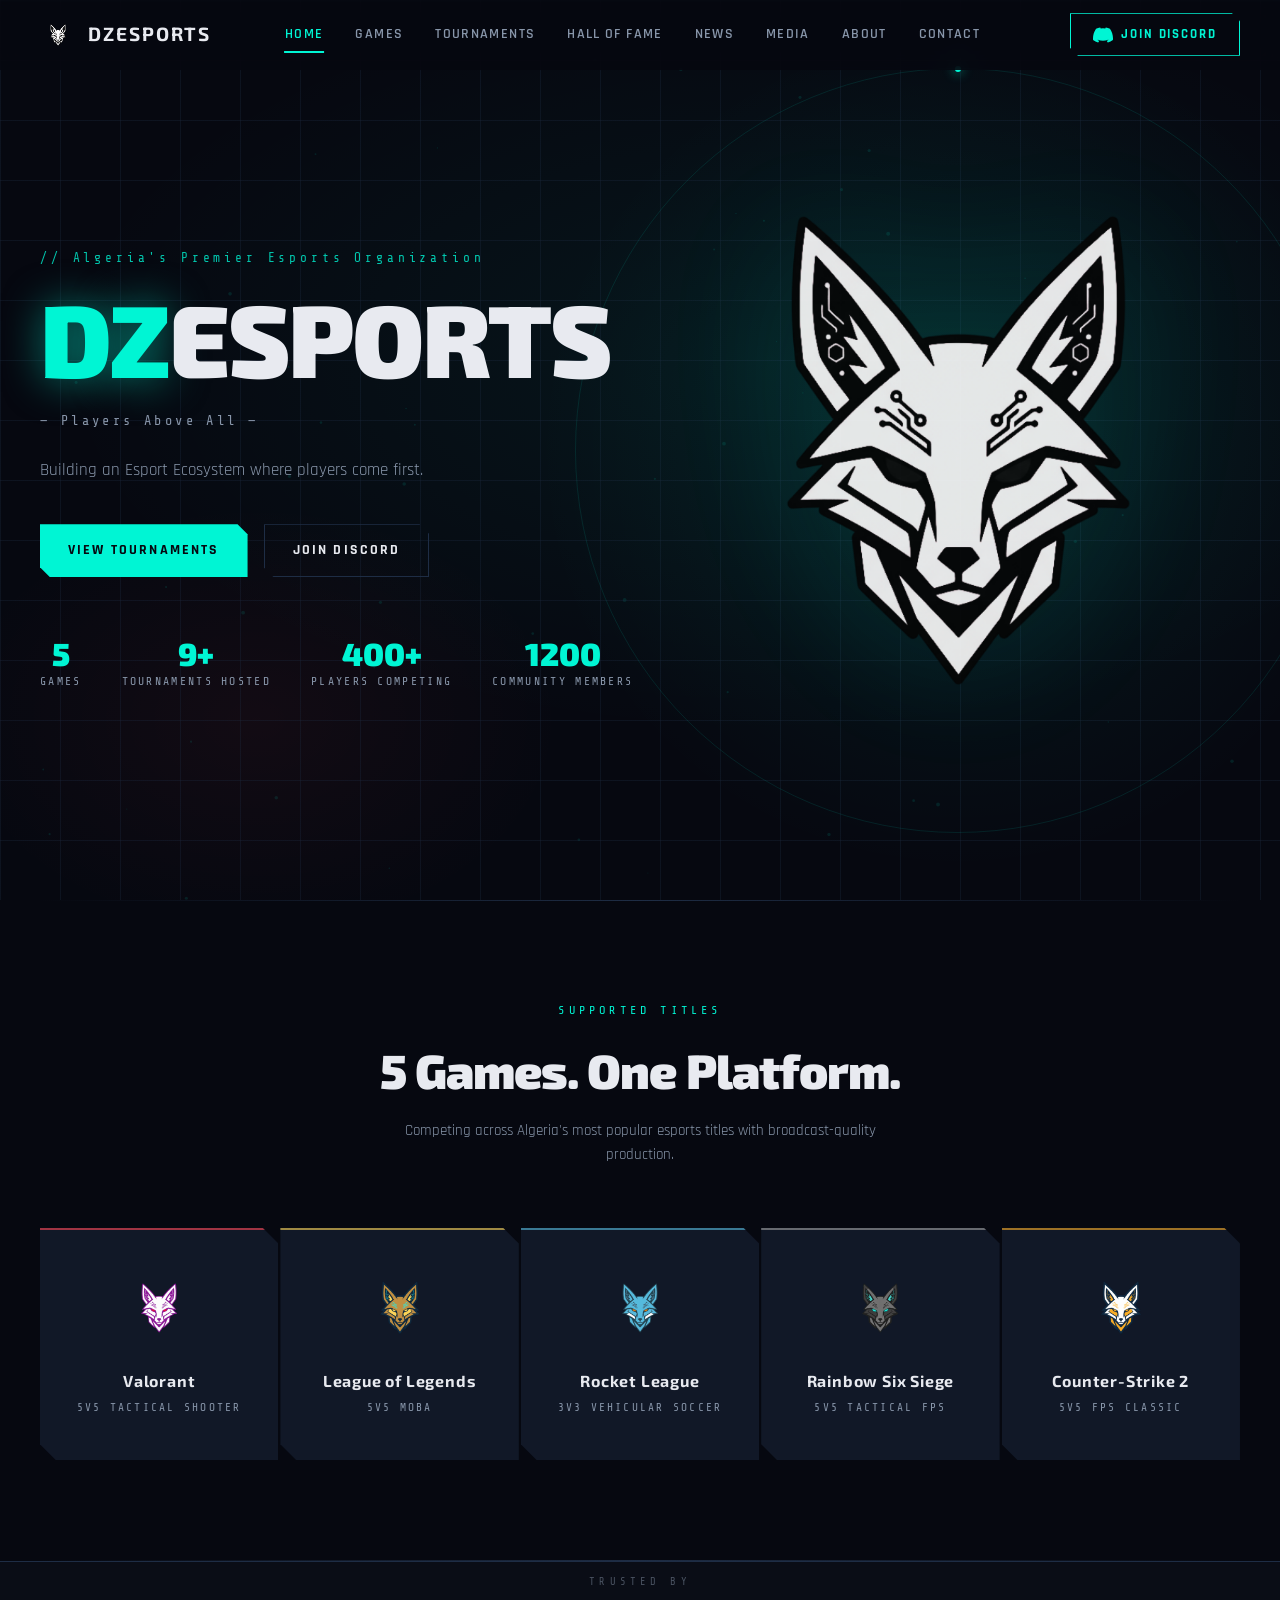
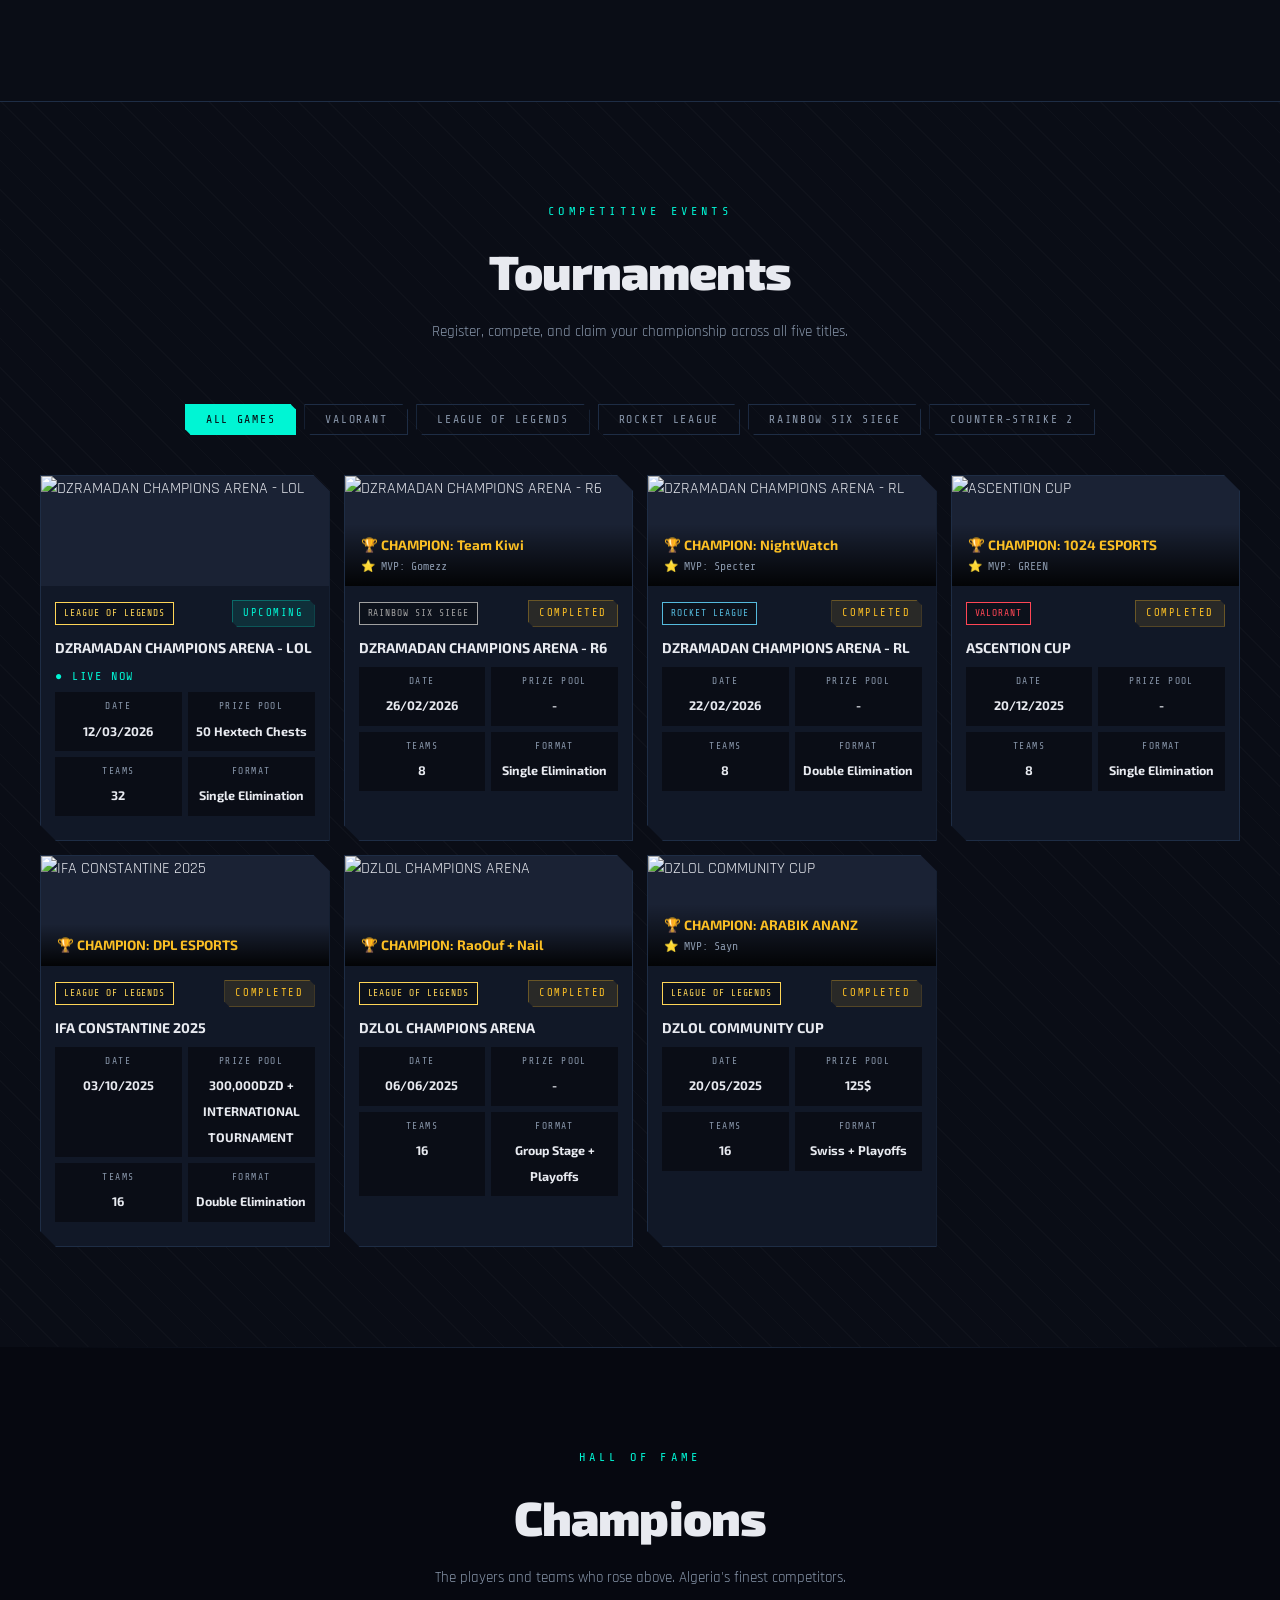
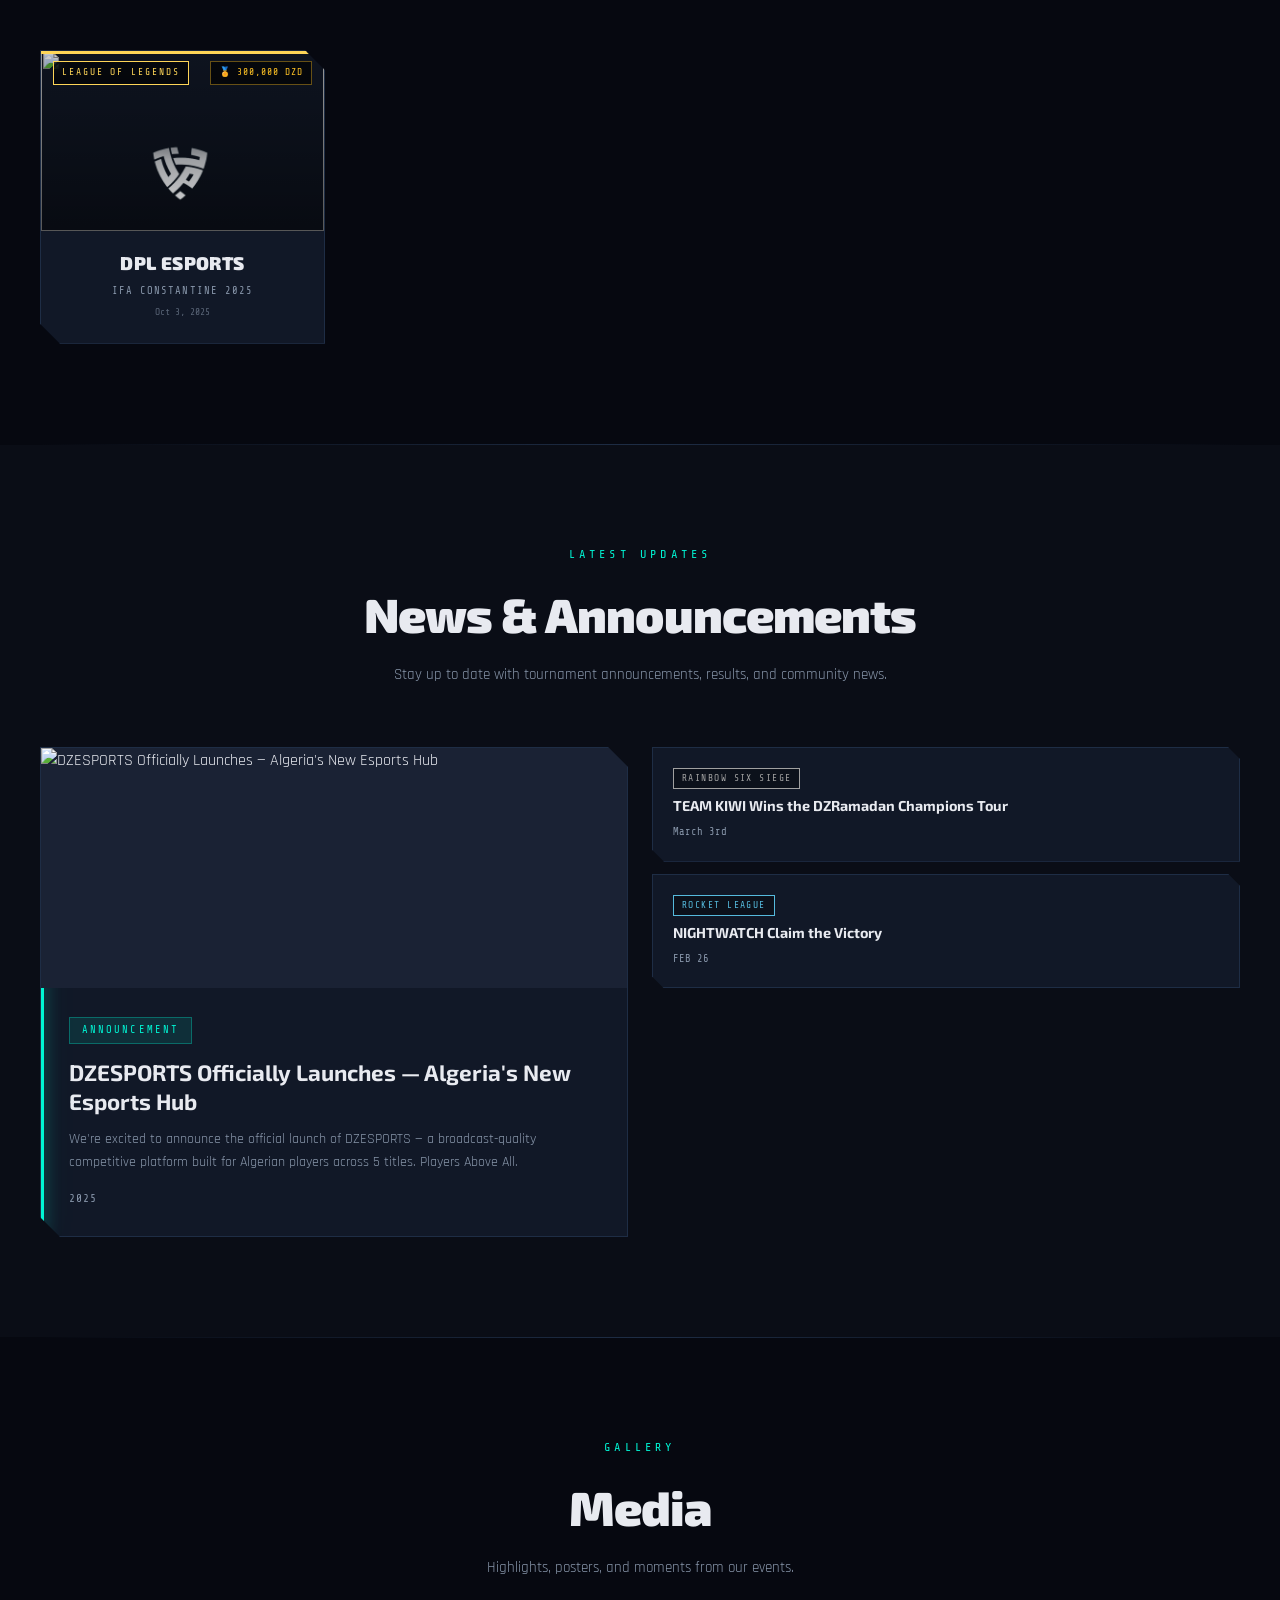
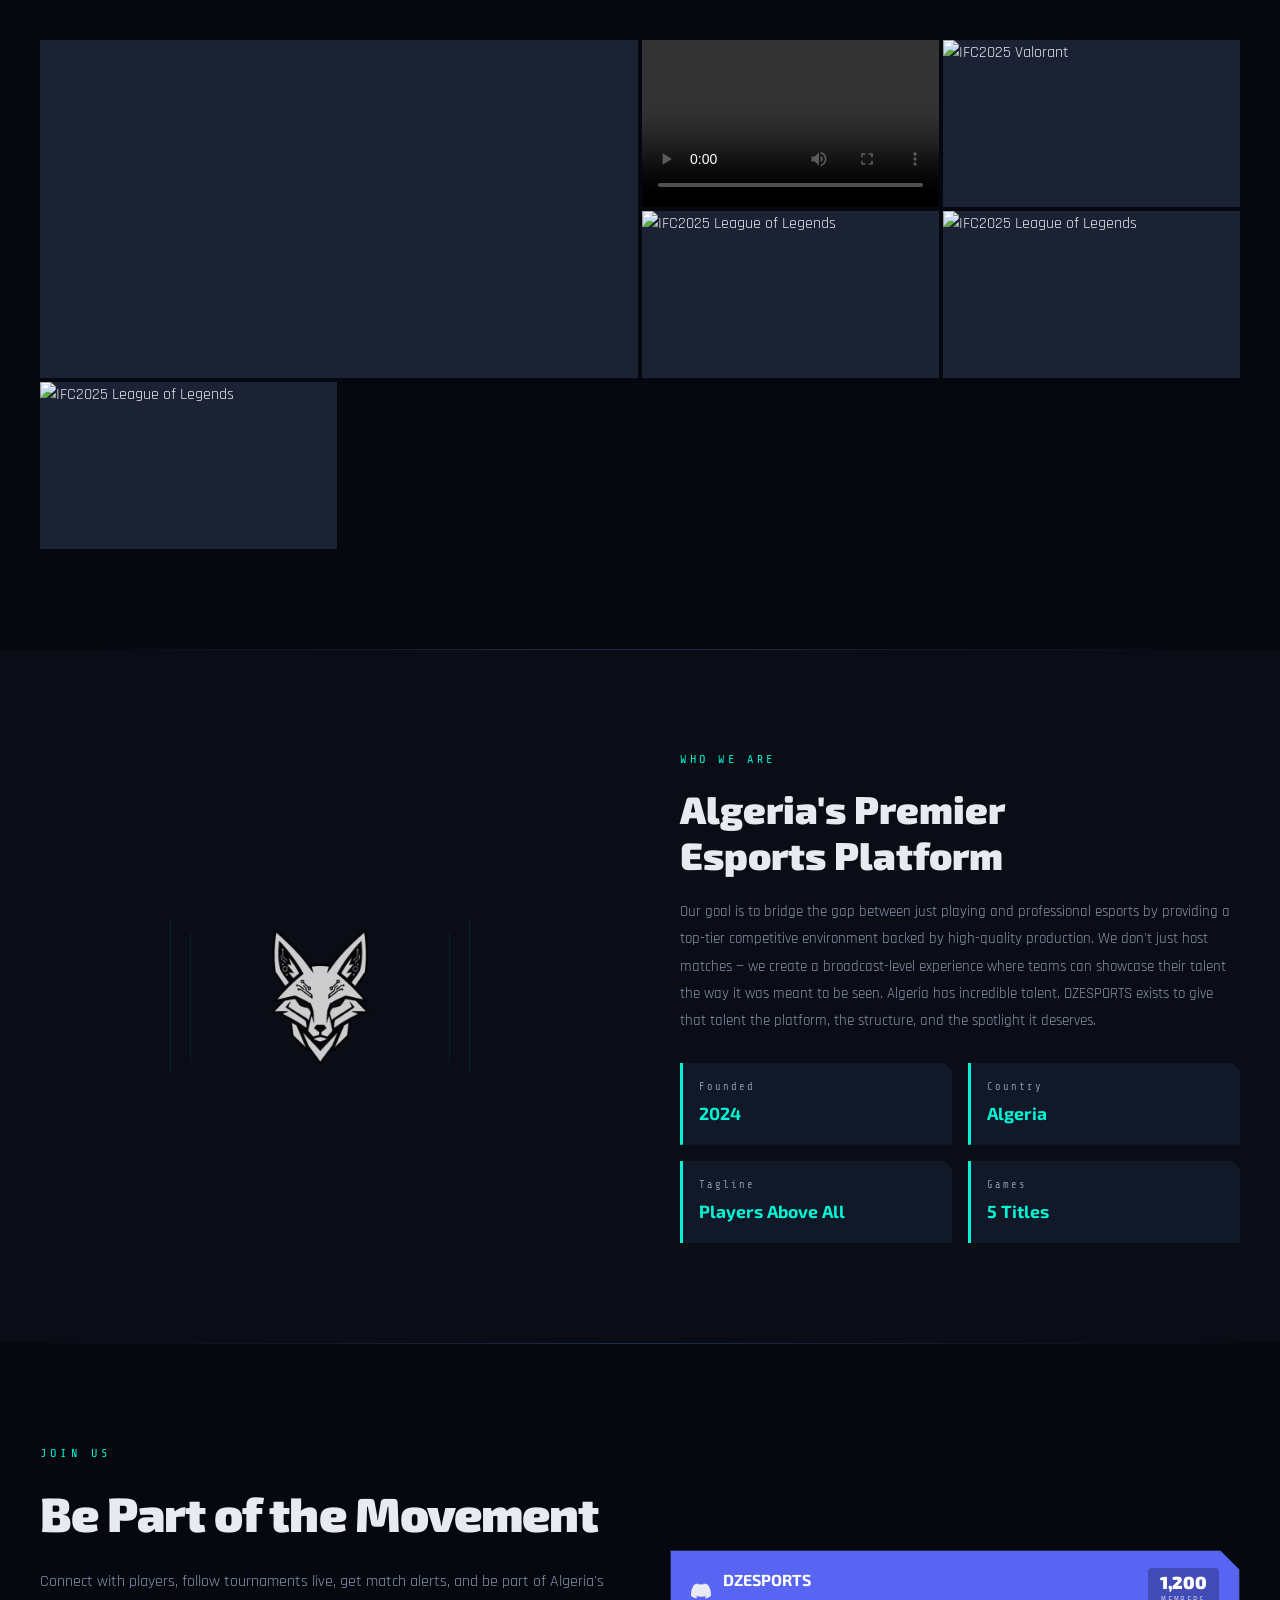
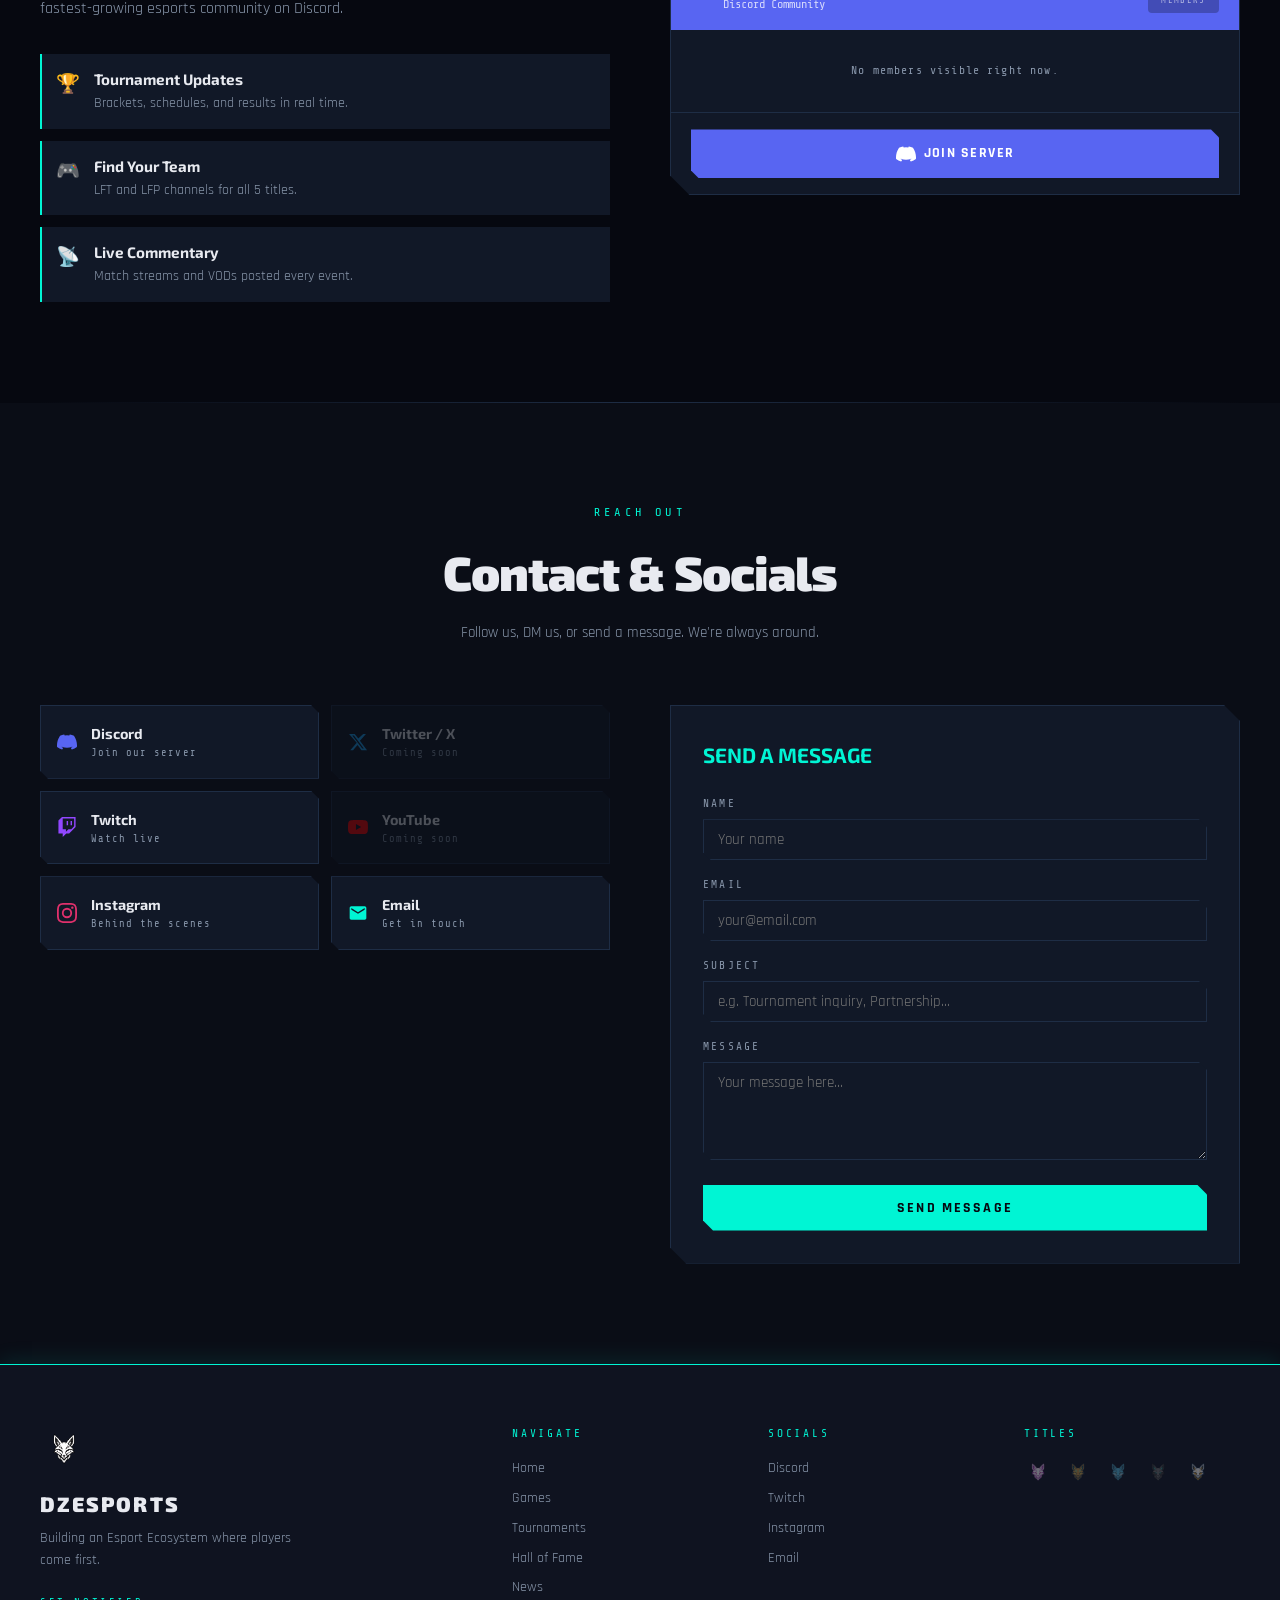
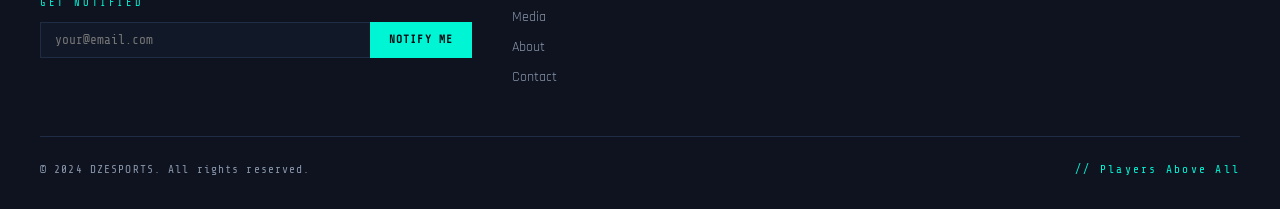
==== commit 3f5b5e37: "Update print statement from 'Hello' to 'Goodbye'" ====
--- a/index.html
+++ b/index.html
@@ -10,13 +10,16 @@
   <meta property="og:type" content="website">
   <meta property="og:title" content="DZESPORTS — Players Above All">
   <meta property="og:description" content="Algeria's Premier Esports Organization — Building an Esport Ecosystem where players come first.">
-  <meta property="og:image" content="">
-  <meta property="og:url" content="">
+  <meta property="og:image" content="https://i.imgur.com/y1xgmyV.png">
+  <meta property="og:url" content="https://dzesports.gg">
+  <link rel="canonical" href="https://dzesports.gg">
   <meta name="twitter:card" content="summary_large_image">
   <meta name="twitter:title" content="DZESPORTS — Players Above All">
   <meta name="twitter:description" content="Algeria's Premier Esports Organization — Building an Esport Ecosystem where players come first.">
-  <meta name="twitter:image" content="">
-
+  <meta name="twitter:image" content="https://i.imgur.com/y1xgmyV.png">
+
+  <link rel="icon" type="image/x-icon" href="fav-icon.ico">
+  <link rel="shortcut icon" href="fav-icon.ico">
   <link rel="preconnect" href="https://fonts.googleapis.com">
   <link rel="preconnect" href="https://fonts.gstatic.com" crossorigin>
   <link href="https://fonts.googleapis.com/css2?family=Rajdhani:wght@400;500;600;700&family=Exo+2:wght@300;400;600;700;900&family=Share+Tech+Mono&display=swap" rel="stylesheet">
@@ -115,13 +118,13 @@
       <div class="game-card reveal" data-game="r6" style="--game-color:var(--r6)">
         <div class="game-card-accent"></div>
         <img data-logo="r6" class="game-card-logo" alt="Rainbow Six Siege">
-        <div class="game-card-name">Rainbow Six</div>
+        <div class="game-card-name">Rainbow Six Siege</div>
         <div class="game-card-genre">5v5 Tactical FPS</div>
       </div>
       <div class="game-card reveal" data-game="cs2" style="--game-color:var(--cs)">
         <div class="game-card-accent"></div>
-        <img data-logo="cs2" class="game-card-logo" alt="CS2">
-        <div class="game-card-name">CS2</div>
+        <img data-logo="cs2" class="game-card-logo" alt="Counter-Strike 2">
+        <div class="game-card-name">Counter-Strike 2</div>
         <div class="game-card-genre">5v5 FPS Classic</div>
       </div>
     </div>
@@ -144,10 +147,10 @@
     <div class="tour-filter">
       <button class="filter-btn active" data-filter="all">All Games</button>
       <button class="filter-btn" data-filter="valorant">Valorant</button>
-      <button class="filter-btn" data-filter="lol">LoL</button>
+      <button class="filter-btn" data-filter="lol">League of Legends</button>
       <button class="filter-btn" data-filter="rocketleague">Rocket League</button>
-      <button class="filter-btn" data-filter="r6">Rainbow Six</button>
-      <button class="filter-btn" data-filter="cs2">CS2</button>
+      <button class="filter-btn" data-filter="r6">Rainbow Six Siege</button>
+      <button class="filter-btn" data-filter="cs2">Counter-Strike 2</button>
     </div>
     <div id="tourGrid"></div>
   </section>
@@ -365,10 +368,10 @@
         <div class="footer-col-title">TITLES</div>
         <div class="footer-game-logos">
           <a href="#tournaments"><img data-logo="valorant" class="footer-game-logo" alt="Valorant"></a>
-          <a href="#tournaments"><img data-logo="lol" class="footer-game-logo" alt="LoL"></a>
+          <a href="#tournaments"><img data-logo="lol" class="footer-game-logo" alt="League of Legends"></a>
           <a href="#tournaments"><img data-logo="rocketleague" class="footer-game-logo" alt="Rocket League"></a>
-          <a href="#tournaments"><img data-logo="r6" class="footer-game-logo" alt="R6"></a>
-          <a href="#tournaments"><img data-logo="cs2" class="footer-game-logo" alt="CS2"></a>
+          <a href="#tournaments"><img data-logo="r6" class="footer-game-logo" alt="Rainbow Six Siege"></a>
+          <a href="#tournaments"><img data-logo="cs2" class="footer-game-logo" alt="Counter-Strike 2"></a>
         </div>
       </div>
     </div>
@@ -393,4 +396,4 @@
 
   <script src="main.js"></script>
 </body>
-</html>+</html>
--- a/style.css
+++ b/style.css
@@ -815,4 +815,4 @@
   .games-grid { grid-template-columns: 1fr; }
   #championsGrid { grid-template-columns: 1fr; }
   .about-facts { grid-template-columns: 1fr; }
-}+}
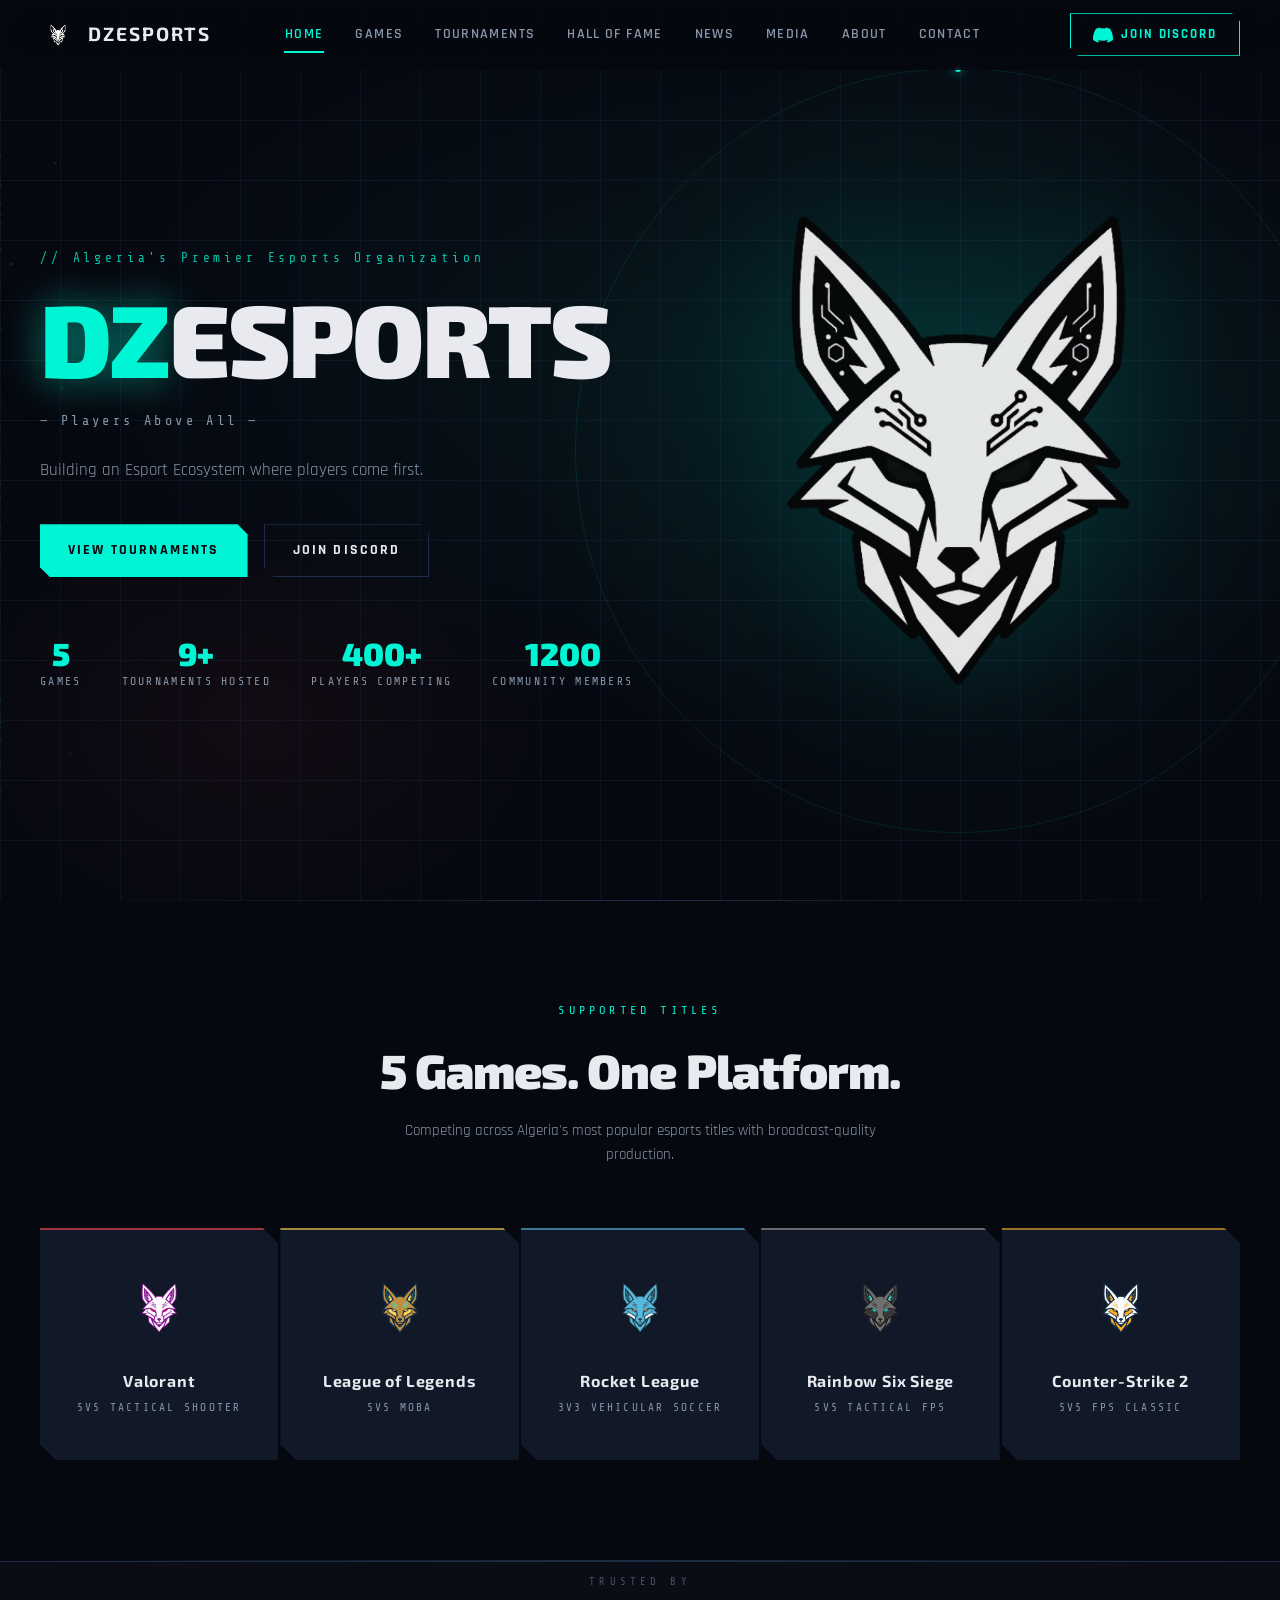
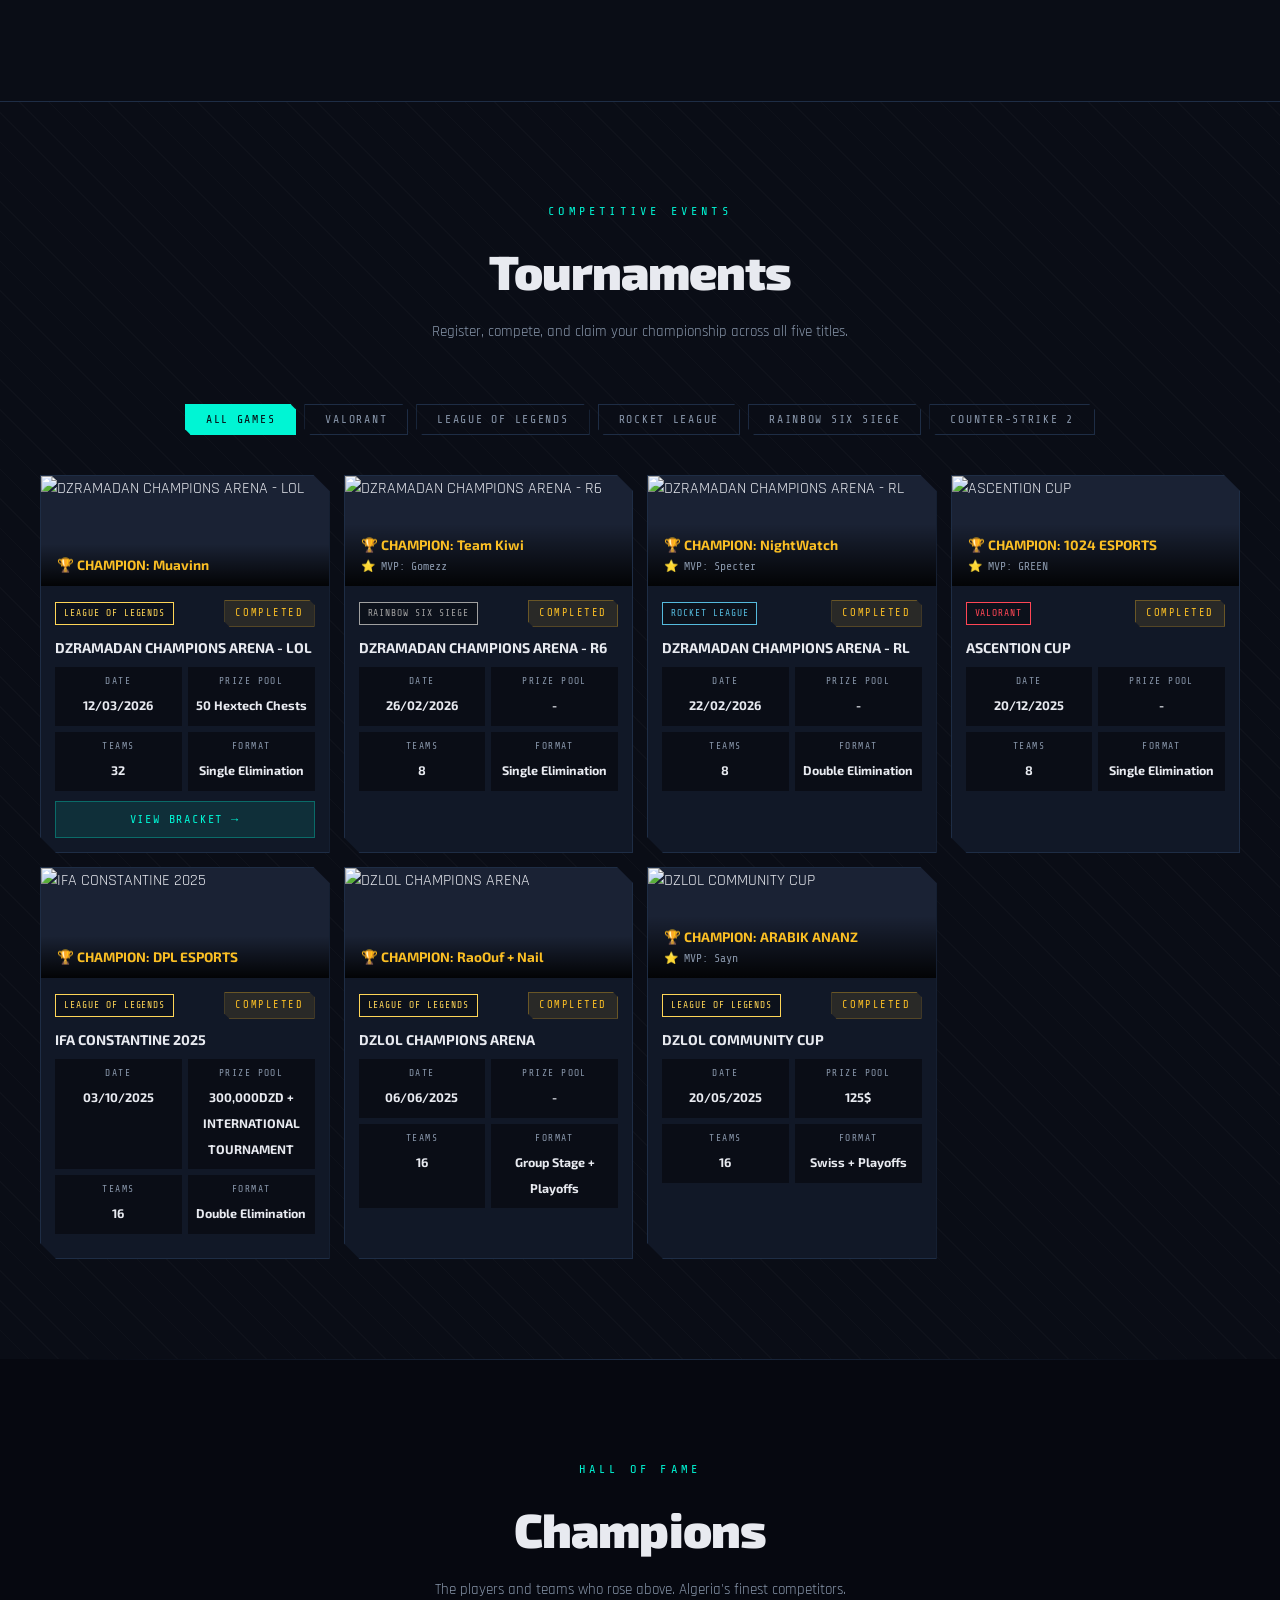
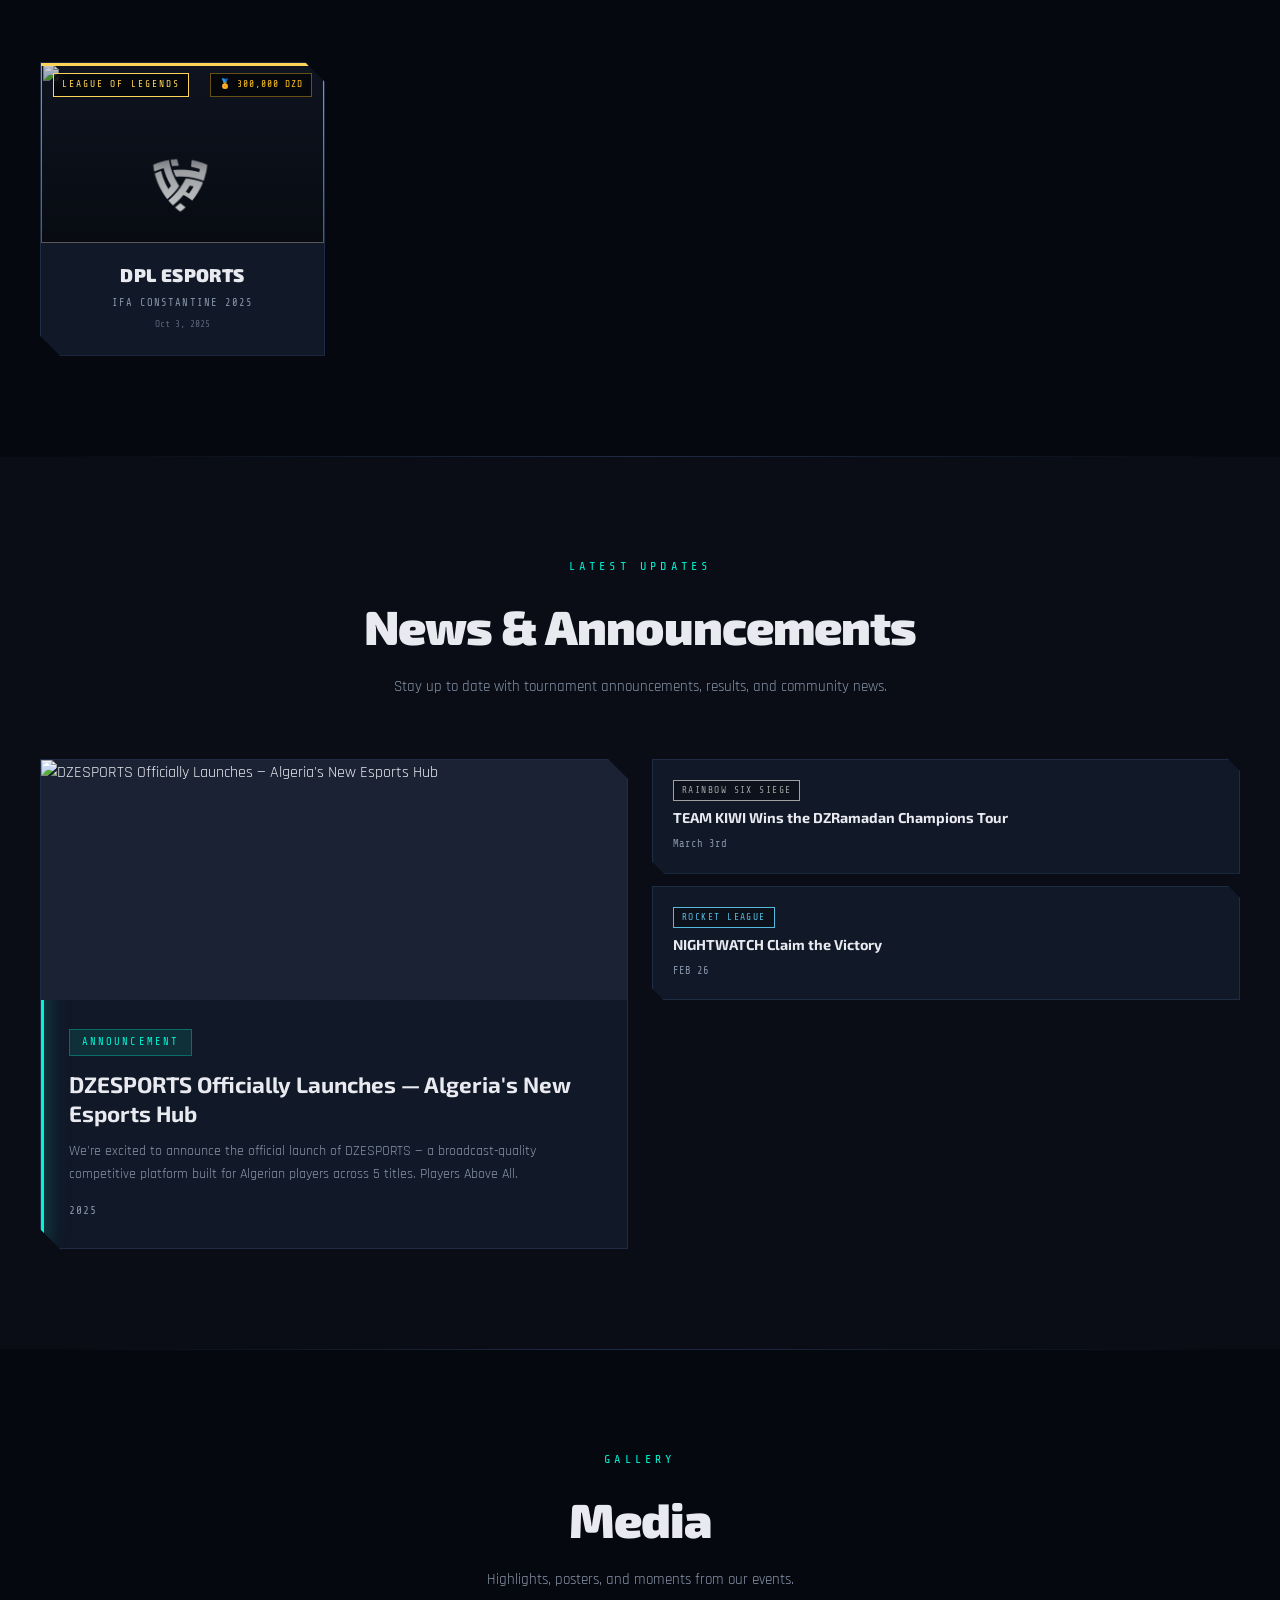
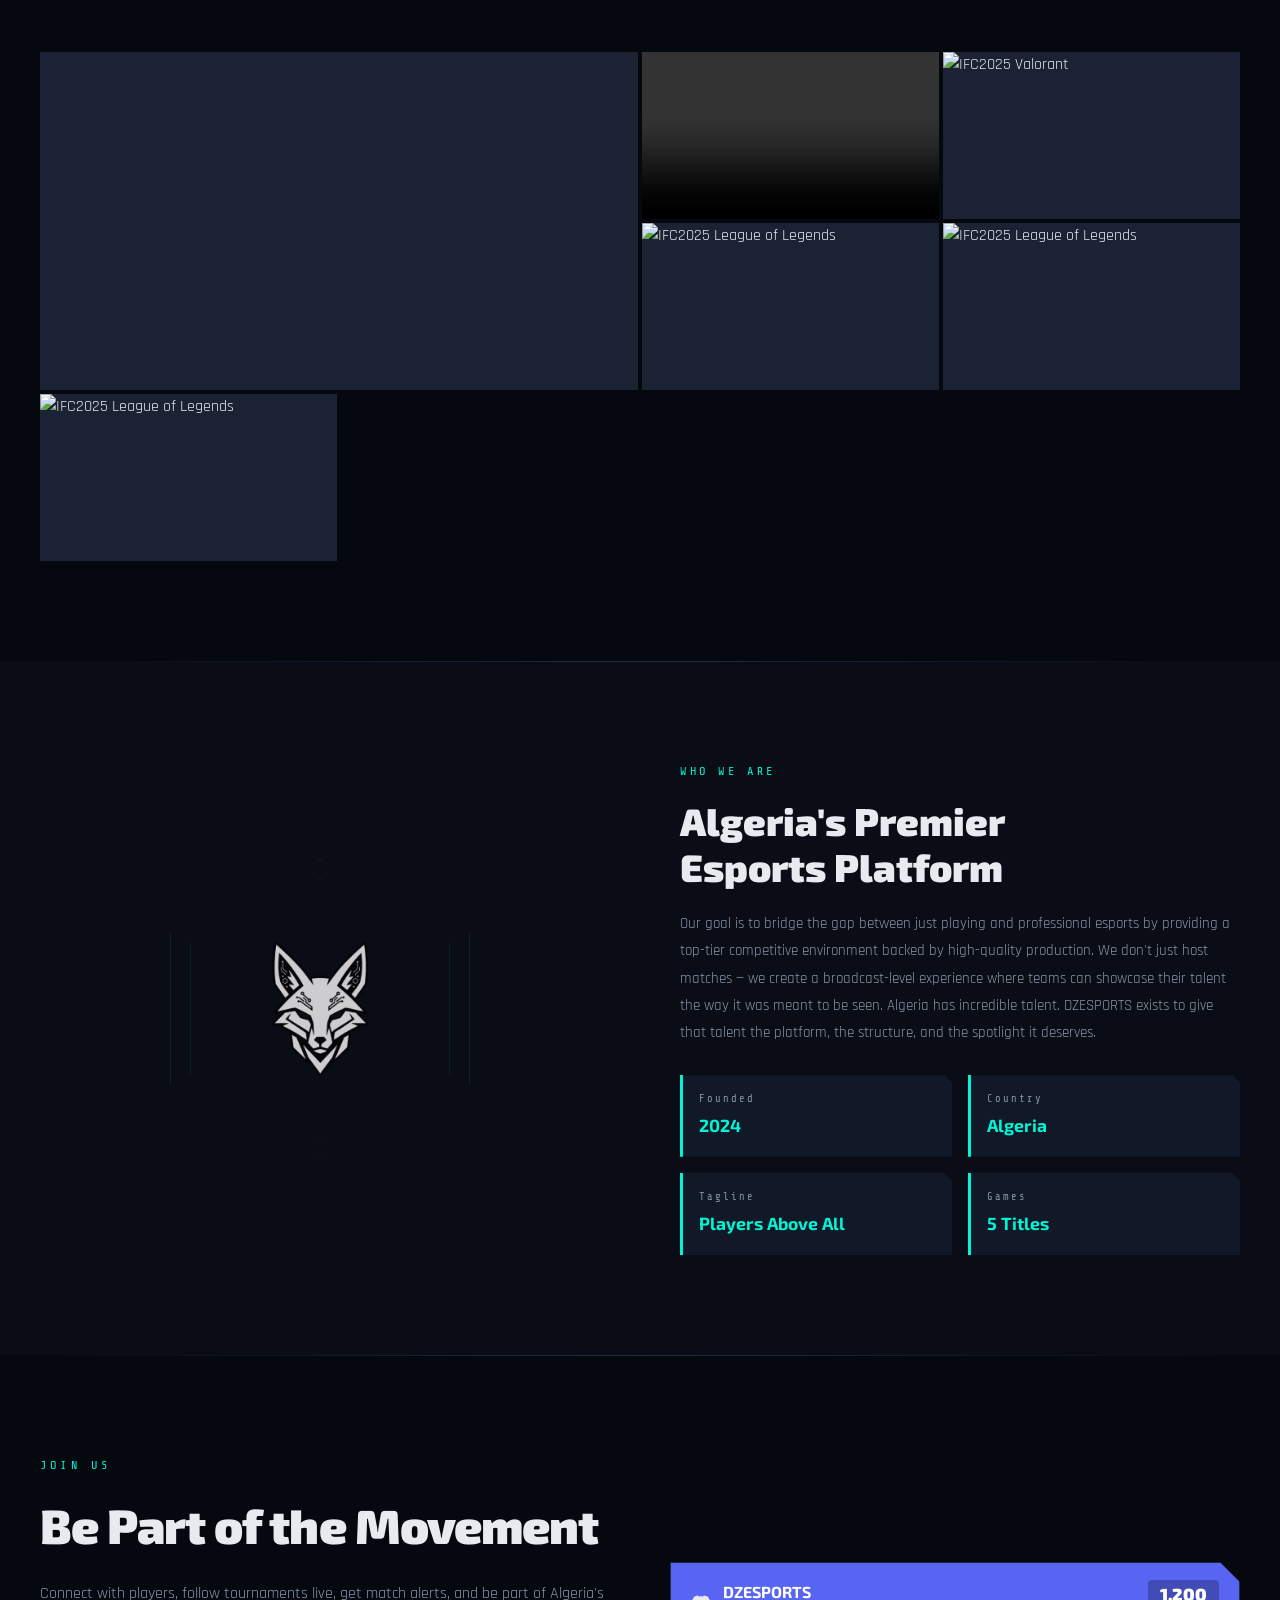
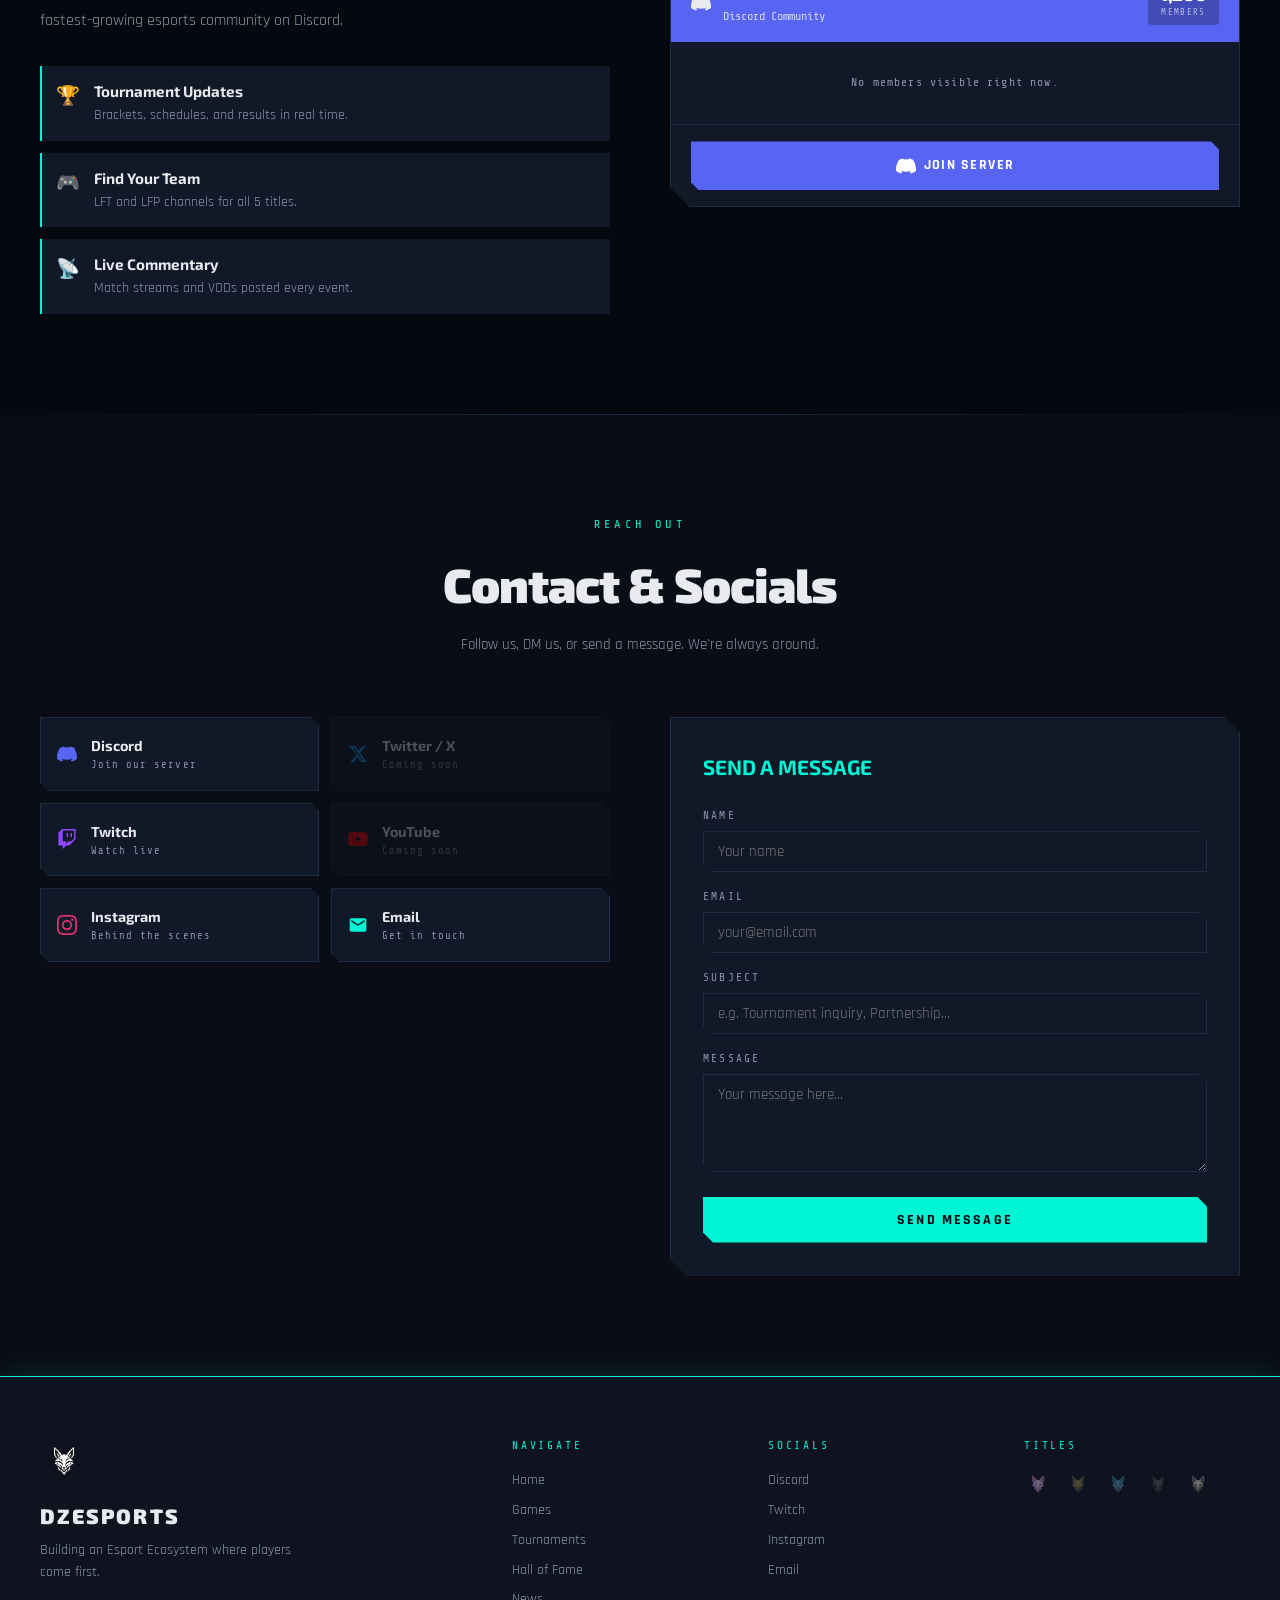
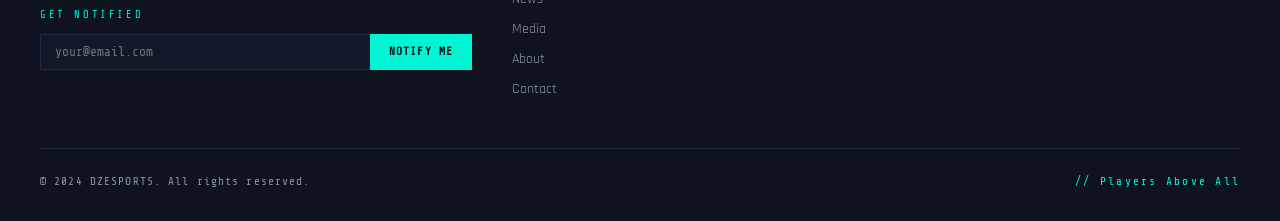
==== commit fde007cb: "Update index.html" ====
--- a/index.html
+++ b/index.html
@@ -5,7 +5,7 @@
   <meta name="viewport" content="width=device-width, initial-scale=1.0">
   <title>DZESPORTS — Players Above All</title>
   <meta name="description" content="Algeria's Premier Esports Organization — Building an Esport Ecosystem where players come first.">
-
+  <script async src="https://pagead2.googlesyndication.com/pagead/js/adsbygoogle.js?client=ca-pub-1036168782315065"crossorigin="anonymous"></script>
   <!-- Open Graph / Twitter Card -->
   <meta property="og:type" content="website">
   <meta property="og:title" content="DZESPORTS — Players Above All">
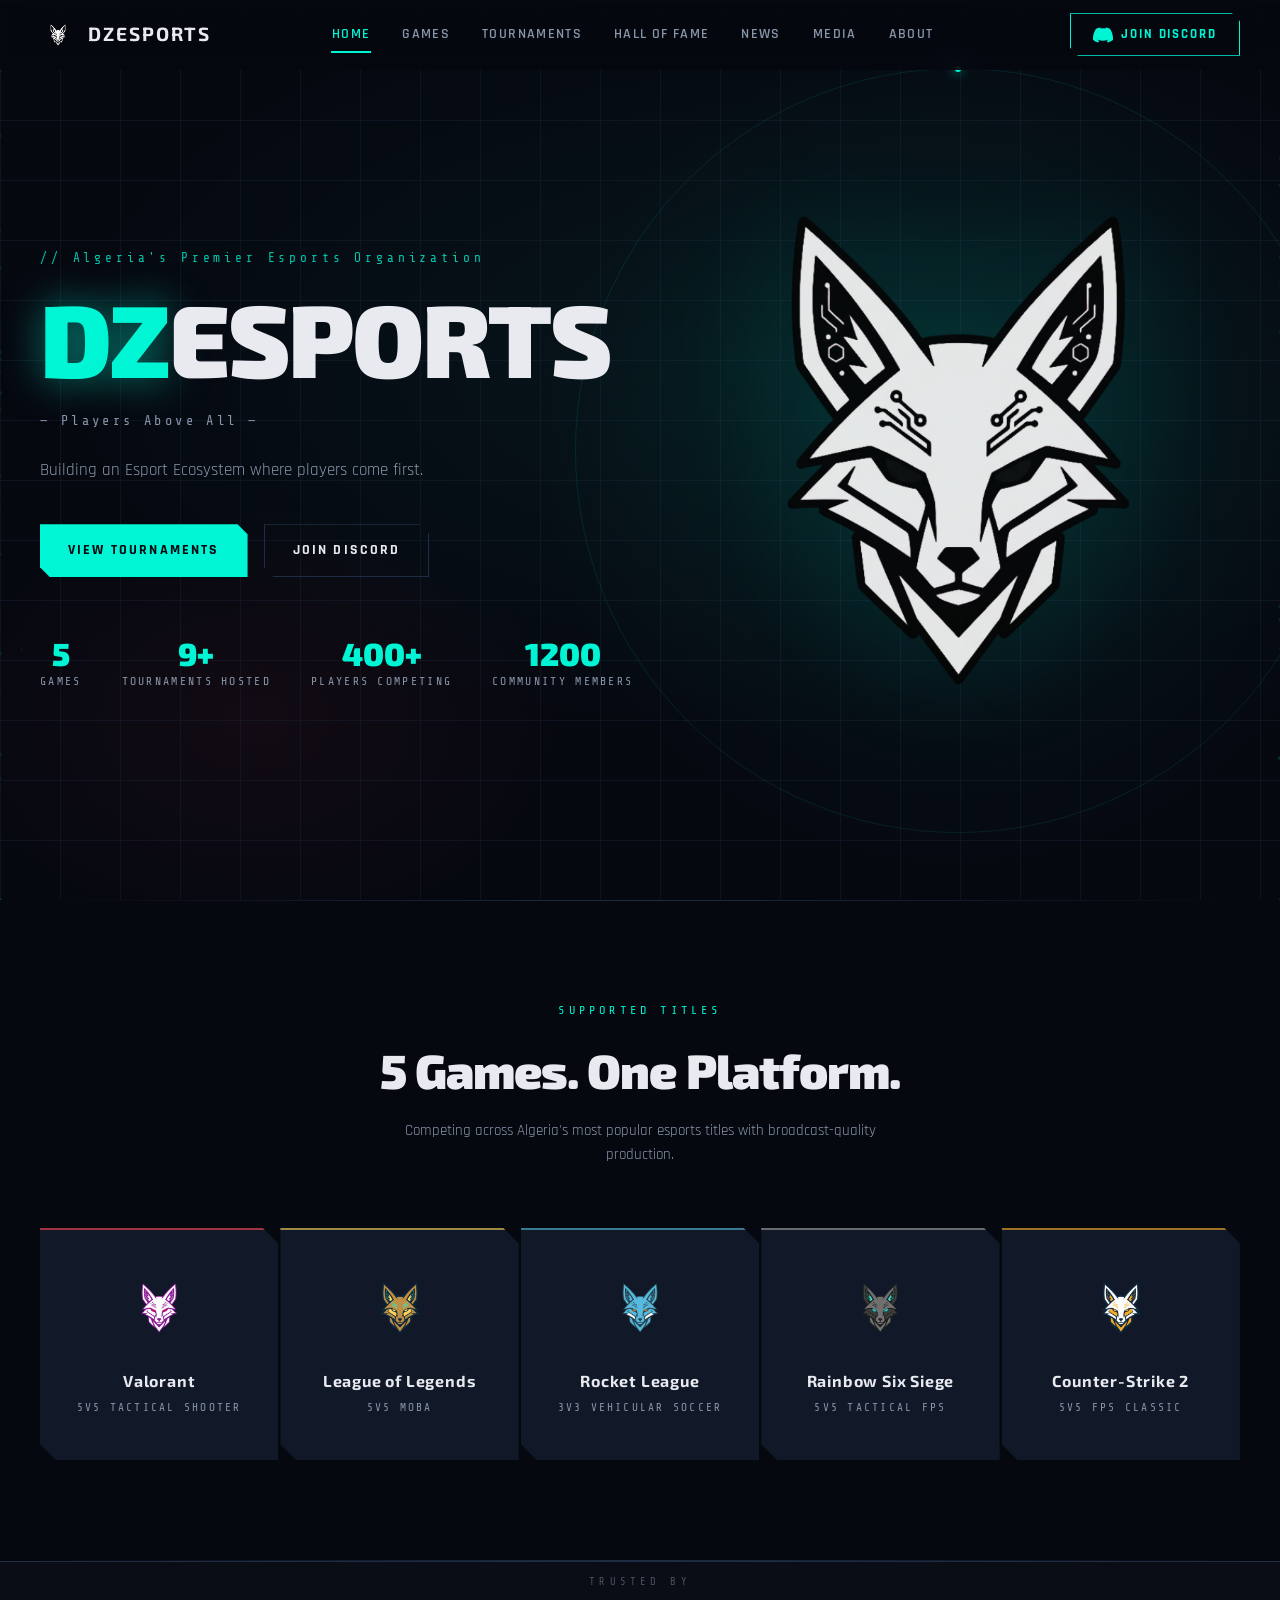
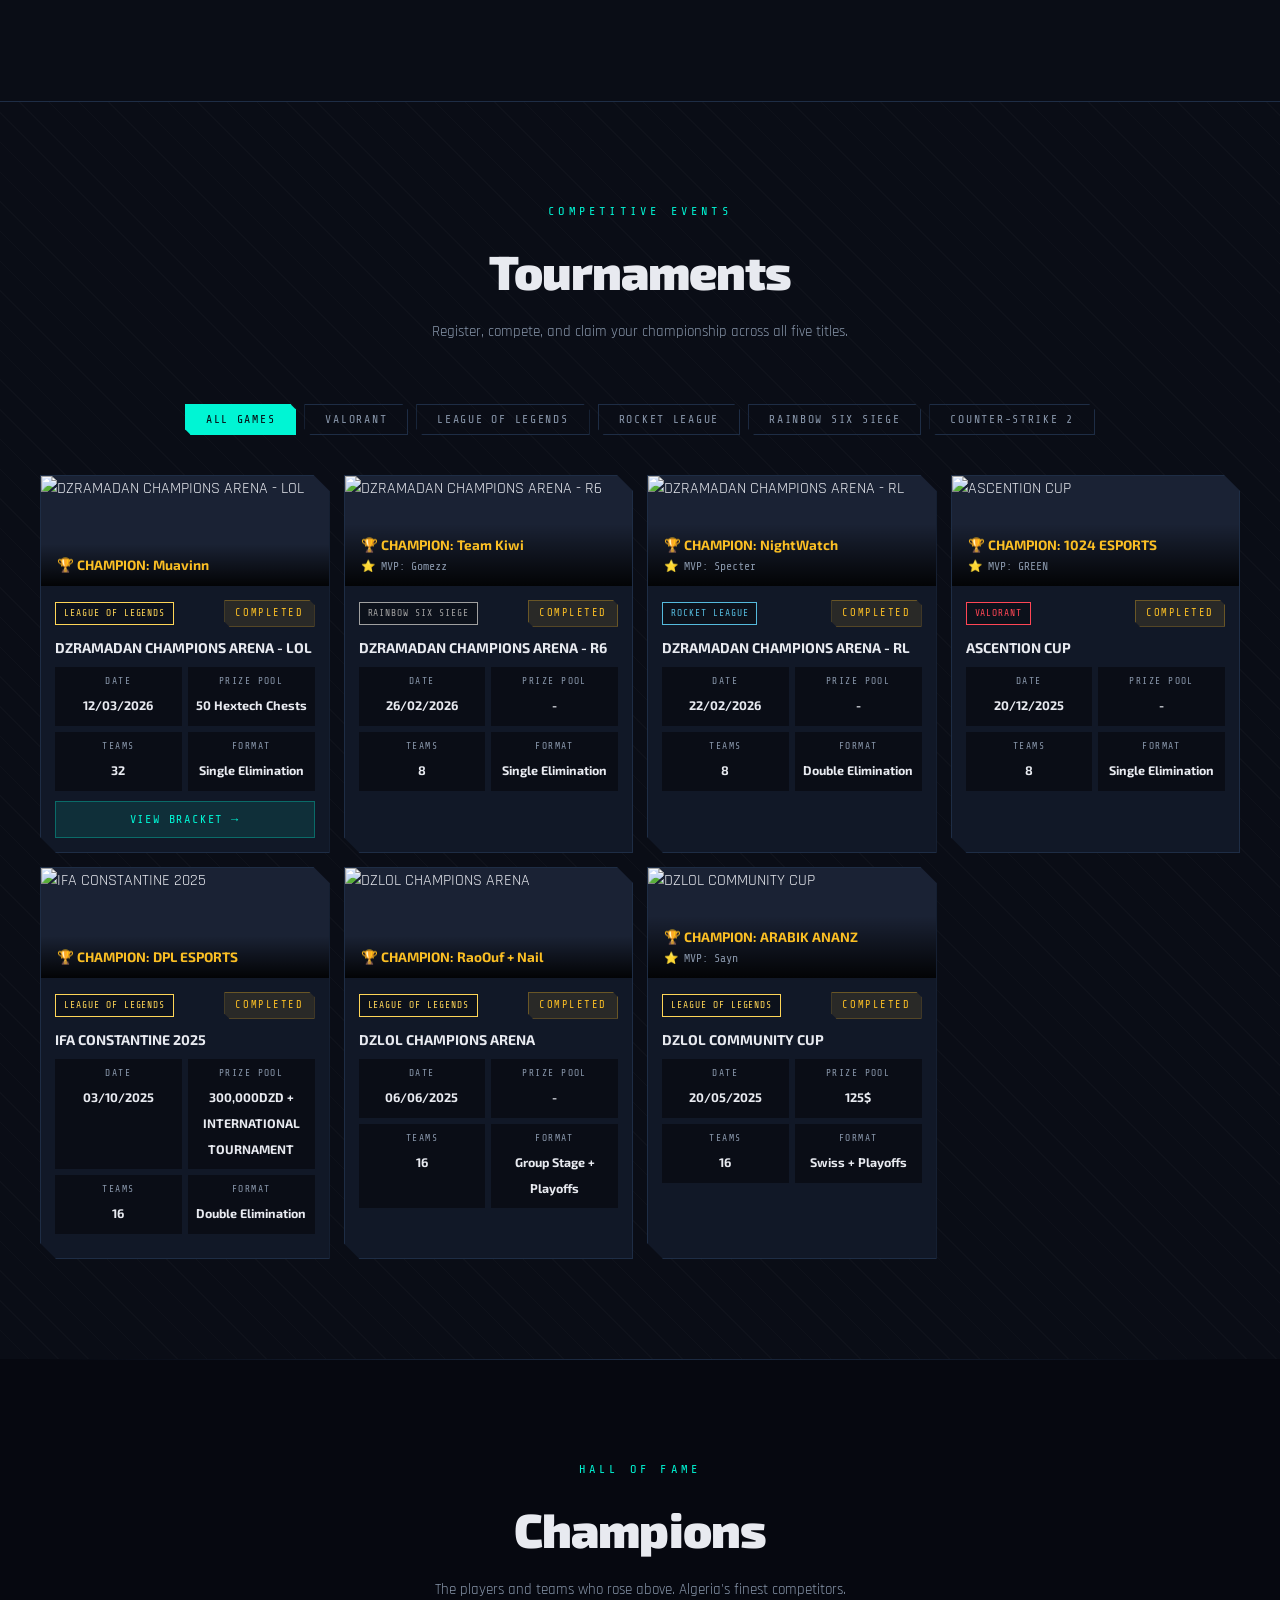
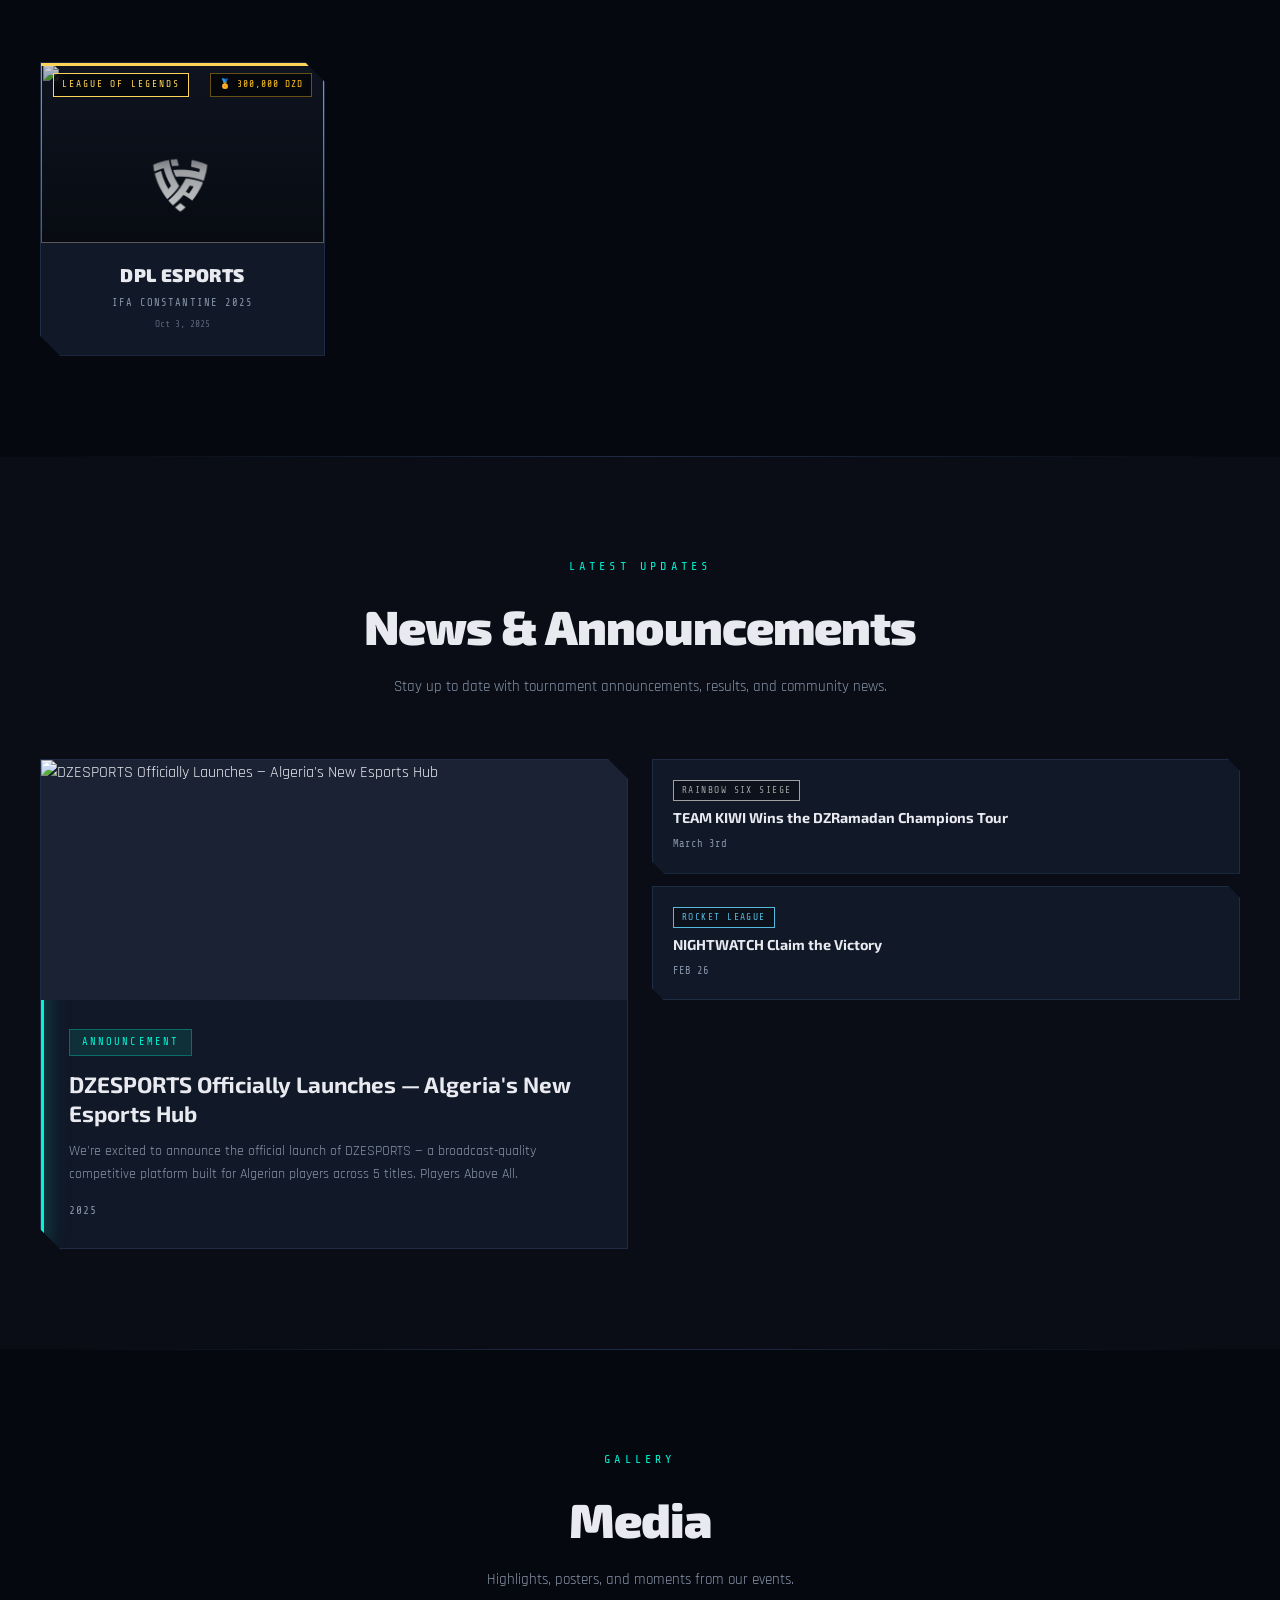
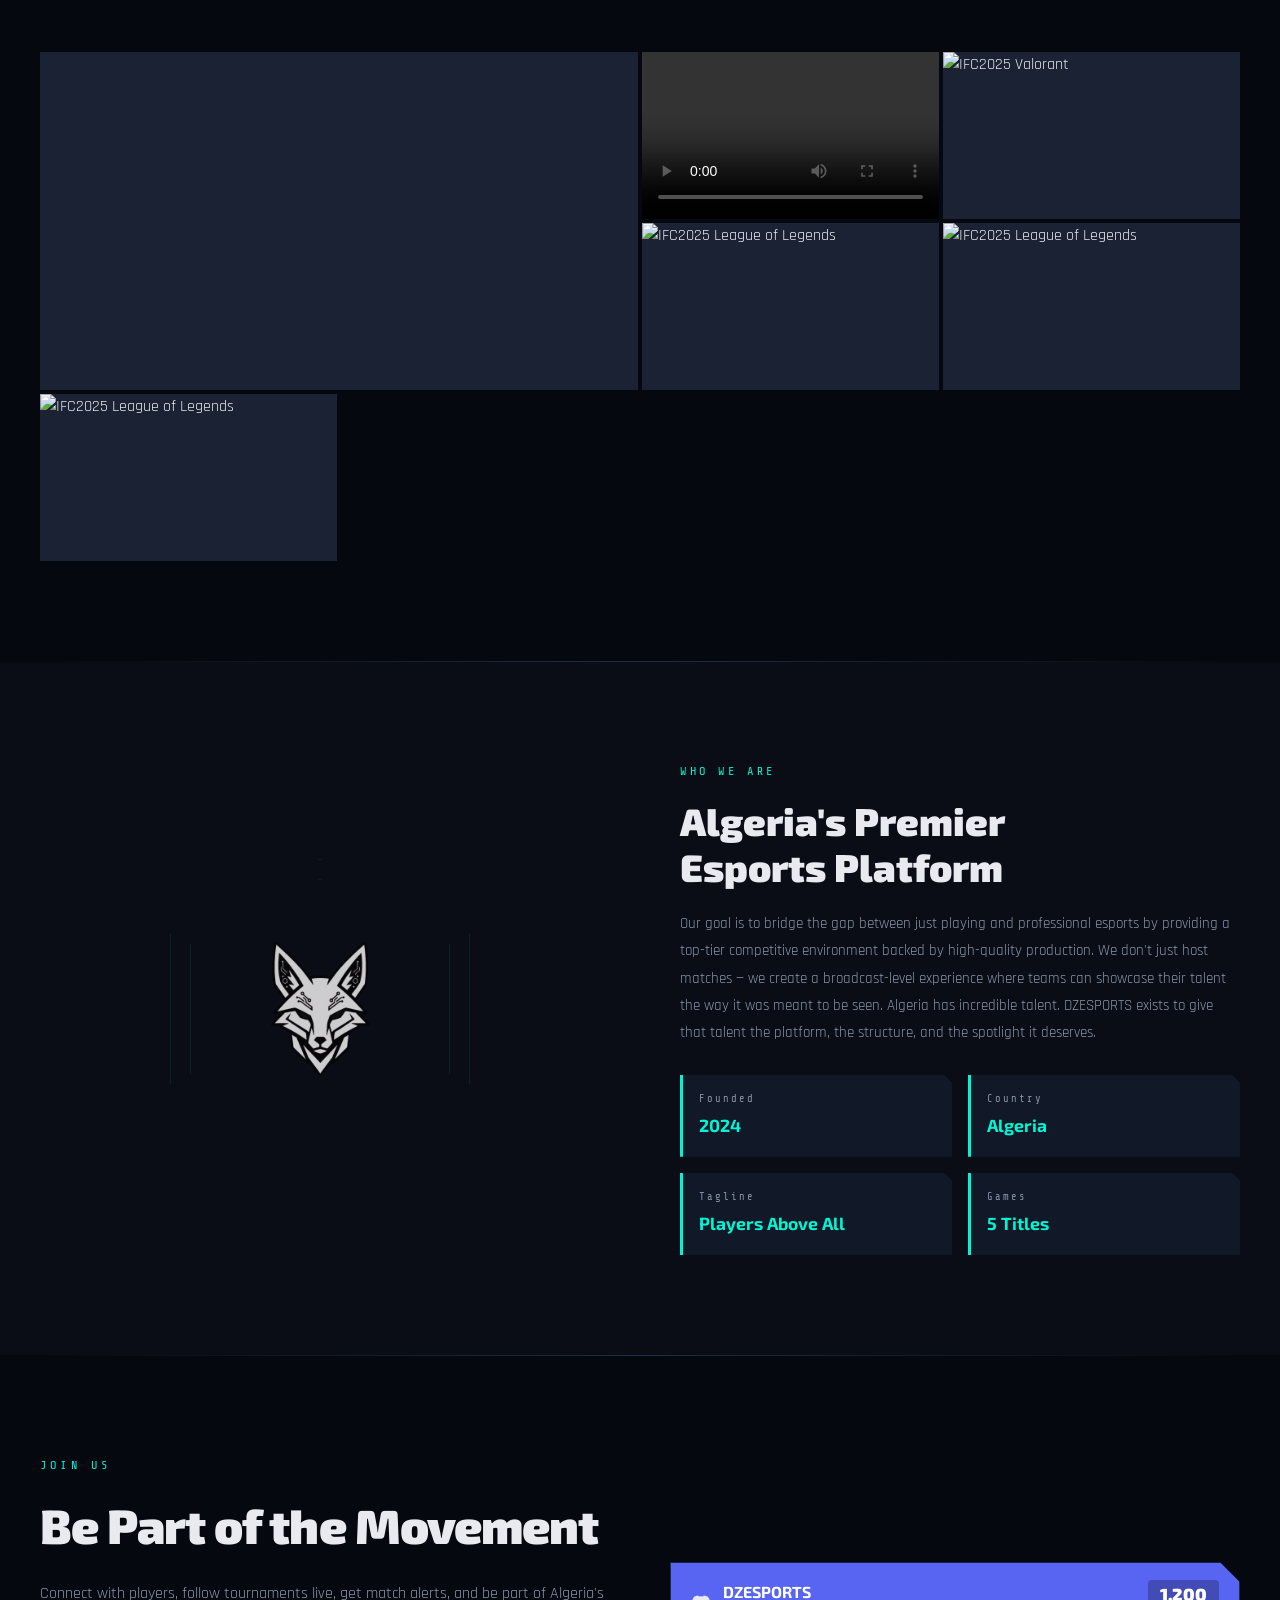
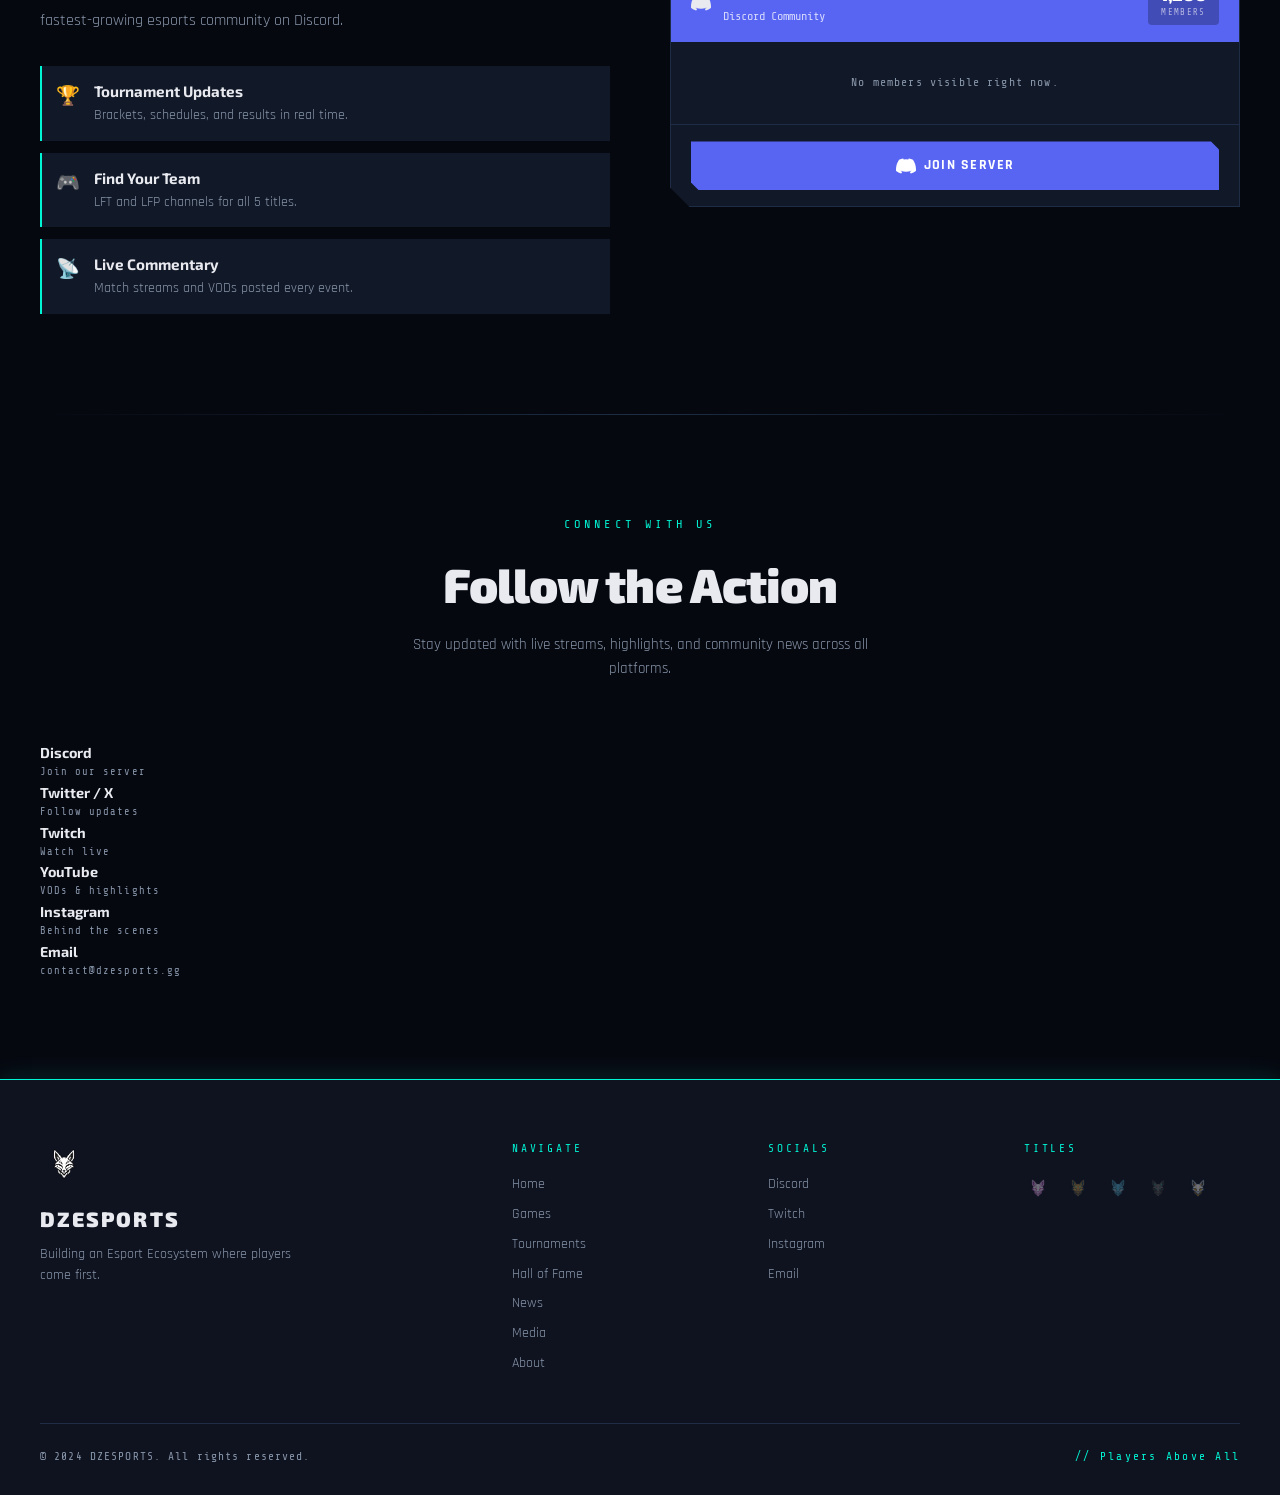
==== commit 4581ed20: "Update fmt.Println message from 'Hello' to 'Goodbye'" ====
--- a/index.html
+++ b/index.html
@@ -5,7 +5,7 @@
   <meta name="viewport" content="width=device-width, initial-scale=1.0">
   <title>DZESPORTS — Players Above All</title>
   <meta name="description" content="Algeria's Premier Esports Organization — Building an Esport Ecosystem where players come first.">
-  <script async src="https://pagead2.googlesyndication.com/pagead/js/adsbygoogle.js?client=ca-pub-1036168782315065"crossorigin="anonymous"></script>
+
   <!-- Open Graph / Twitter Card -->
   <meta property="og:type" content="website">
   <meta property="og:title" content="DZESPORTS — Players Above All">
@@ -51,7 +51,6 @@
       <a href="#news">News</a>
       <a href="#media">Media</a>
       <a href="#about">About</a>
-      <a href="#contact">Contact</a>
     </div>
     <div class="nav-cta">
       <a href="#" data-social="discord">JOIN DISCORD</a>
@@ -259,65 +258,56 @@
 
   <div class="section-divider"></div>
 
-  <!-- ── CONTACT ── -->
-  <section id="contact">
-    <div class="section-header reveal">
-      <span class="section-tag">REACH OUT</span>
-      <h2 class="section-title">Contact &amp; Socials</h2>
-      <p class="section-sub">Follow us, DM us, or send a message. We're always around.</p>
-    </div>
-    <div class="contact-grid">
-      <div>
-        <div class="social-cards" id="socialCards">
-          <a href="#" data-social="discord" class="social-card" style="--social-color:#5865f2">
-            <span class="social-icon"></span>
-            <div><div class="social-card-name">Discord</div><div class="social-card-label">Join our server</div></div>
-          </a>
-          <a href="#" data-social="twitter" class="social-card" style="--social-color:#1da1f2">
-            <span class="social-icon"></span>
-            <div><div class="social-card-name">Twitter / X</div><div class="social-card-label">Follow updates</div></div>
-          </a>
-          <a href="#" data-social="twitch" class="social-card" style="--social-color:#9147ff">
-            <span class="social-icon"></span>
-            <div><div class="social-card-name">Twitch</div><div class="social-card-label">Watch live</div></div>
-          </a>
-          <a href="#" data-social="youtube" class="social-card" style="--social-color:#ff0000">
-            <span class="social-icon"></span>
-            <div><div class="social-card-name">YouTube</div><div class="social-card-label">VODs & highlights</div></div>
-          </a>
-          <a href="#" data-social="instagram" class="social-card" style="--social-color:#e1306c">
-            <span class="social-icon"></span>
-            <div><div class="social-card-name">Instagram</div><div class="social-card-label">Behind the scenes</div></div>
-          </a>
-          <a href="#" data-social="email" class="social-card" style="--social-color:#00f5d4">
-            <span class="social-icon"></span>
-            <div><div class="social-card-name">Email</div><div class="social-card-label">Get in touch</div></div>
-          </a>
-        </div>
-      </div>
-      <div class="contact-form reveal">
-        <div class="contact-form-title">SEND A MESSAGE</div>
-        <form id="contactForm" novalidate>
-          <div class="form-group">
-            <label class="form-label">Name</label>
-            <input type="text" name="name" class="form-input" placeholder="Your name" required>
-          </div>
-          <div class="form-group">
-            <label class="form-label">Email</label>
-            <input type="email" name="email" class="form-input" placeholder="your@email.com" required>
-          </div>
-          <div class="form-group">
-            <label class="form-label">Subject</label>
-            <input type="text" name="subject" class="form-input" placeholder="e.g. Tournament inquiry, Partnership...">
-          </div>
-          <div class="form-group">
-            <label class="form-label">Message</label>
-            <textarea name="message" class="form-input" rows="4" placeholder="Your message here..." required></textarea>
-          </div>
-          <button type="submit" class="btn-primary" style="width:100%;justify-content:center">SEND MESSAGE</button>
-          <div id="formSuccess" class="form-success">✓ Message received — we'll get back to you soon.</div>
-        </form>
-      </div>
+  <!-- ── SOCIALS ── -->
+  <section id="socials">
+    <div class="section-header reveal">
+      <span class="section-tag">CONNECT WITH US</span>
+      <h2 class="section-title">Follow the Action</h2>
+      <p class="section-sub">Stay updated with live streams, highlights, and community news across all platforms.</p>
+    </div>
+    <div class="social-cards-grid">
+      <a href="#" data-social="discord" class="social-card-large" style="--social-color:#5865f2">
+        <span class="social-icon-large"></span>
+        <div class="social-card-content">
+          <div class="social-card-name">Discord</div>
+          <div class="social-card-label">Join our server</div>
+        </div>
+      </a>
+      <a href="#" data-social="twitter" class="social-card-large" style="--social-color:#1da1f2">
+        <span class="social-icon-large"></span>
+        <div class="social-card-content">
+          <div class="social-card-name">Twitter / X</div>
+          <div class="social-card-label">Follow updates</div>
+        </div>
+      </a>
+      <a href="#" data-social="twitch" class="social-card-large" style="--social-color:#9147ff">
+        <span class="social-icon-large"></span>
+        <div class="social-card-content">
+          <div class="social-card-name">Twitch</div>
+          <div class="social-card-label">Watch live</div>
+        </div>
+      </a>
+      <a href="#" data-social="youtube" class="social-card-large" style="--social-color:#ff0000">
+        <span class="social-icon-large"></span>
+        <div class="social-card-content">
+          <div class="social-card-name">YouTube</div>
+          <div class="social-card-label">VODs & highlights</div>
+        </div>
+      </a>
+      <a href="#" data-social="instagram" class="social-card-large" style="--social-color:#e1306c">
+        <span class="social-icon-large"></span>
+        <div class="social-card-content">
+          <div class="social-card-name">Instagram</div>
+          <div class="social-card-label">Behind the scenes</div>
+        </div>
+      </a>
+      <a href="#" data-social="email" class="social-card-large" style="--social-color:#00f5d4">
+        <span class="social-icon-large"></span>
+        <div class="social-card-content">
+          <div class="social-card-name">Email</div>
+          <div class="social-card-label">contact@dzesports.gg</div>
+        </div>
+      </a>
     </div>
   </section>
 
@@ -328,17 +318,6 @@
         <img data-logo="main" alt="DZESPORTS Logo">
         <div class="footer-brand-name" id="footerBrandName"></div>
         <p class="footer-brand-desc" id="footerBrandDesc"></p>
-        <!-- Newsletter -->
-        <div class="footer-newsletter">
-          <span class="footer-newsletter-label">GET NOTIFIED</span>
-          <form id="newsletterForm">
-            <div class="newsletter-row">
-              <input type="email" class="newsletter-input" placeholder="your@email.com" required>
-              <button type="submit" class="newsletter-btn">NOTIFY ME</button>
-            </div>
-          </form>
-          <div class="newsletter-success" id="newsletterMsg">✓ You're on the list</div>
-        </div>
       </div>
       <div>
         <div class="footer-col-title">NAVIGATE</div>
@@ -350,7 +329,6 @@
           <a href="#news">News</a>
           <a href="#media">Media</a>
           <a href="#about">About</a>
-          <a href="#contact">Contact</a>
         </div>
       </div>
       <div>
@@ -390,7 +368,6 @@
     <a href="#news">News</a>
     <a href="#media">Media</a>
     <a href="#about">About</a>
-    <a href="#contact">Contact</a>
     <a href="#" data-social="discord" class="mobile-discord-link">Join Discord</a>
   </div>
 
